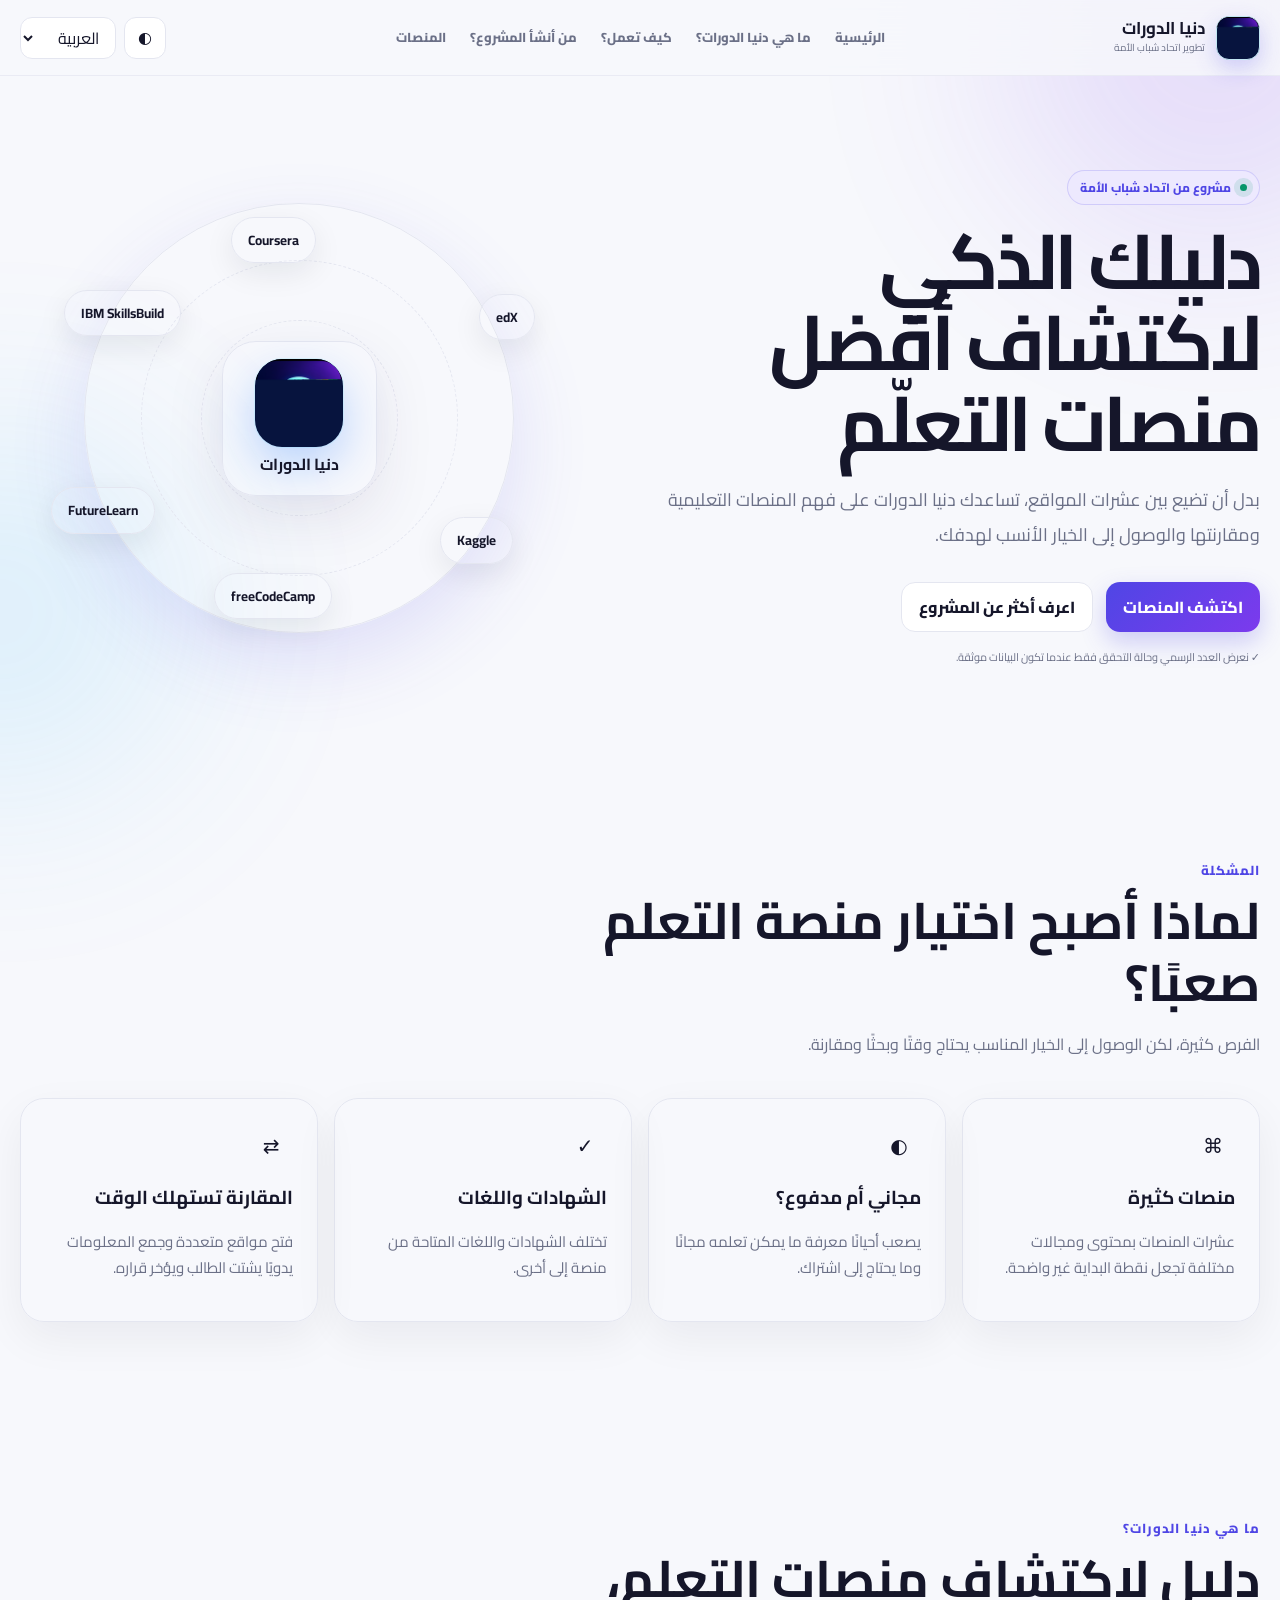
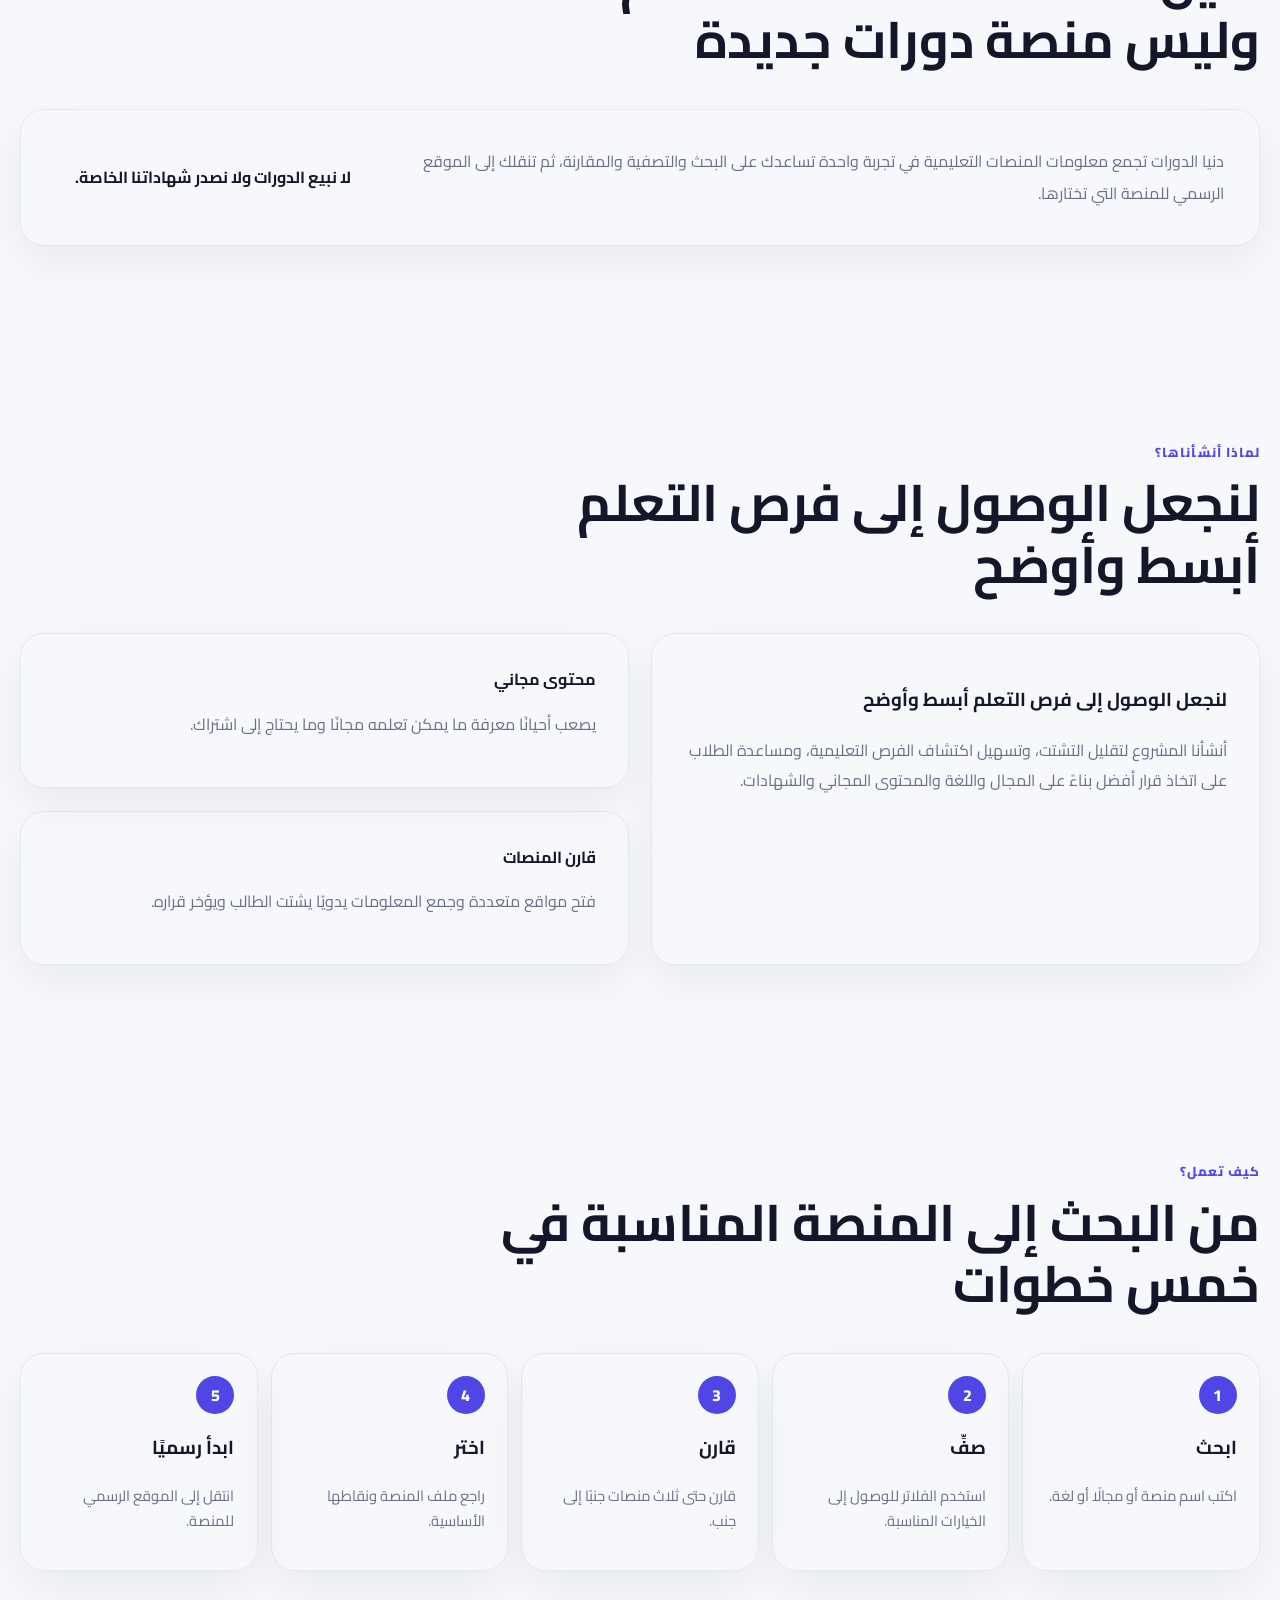
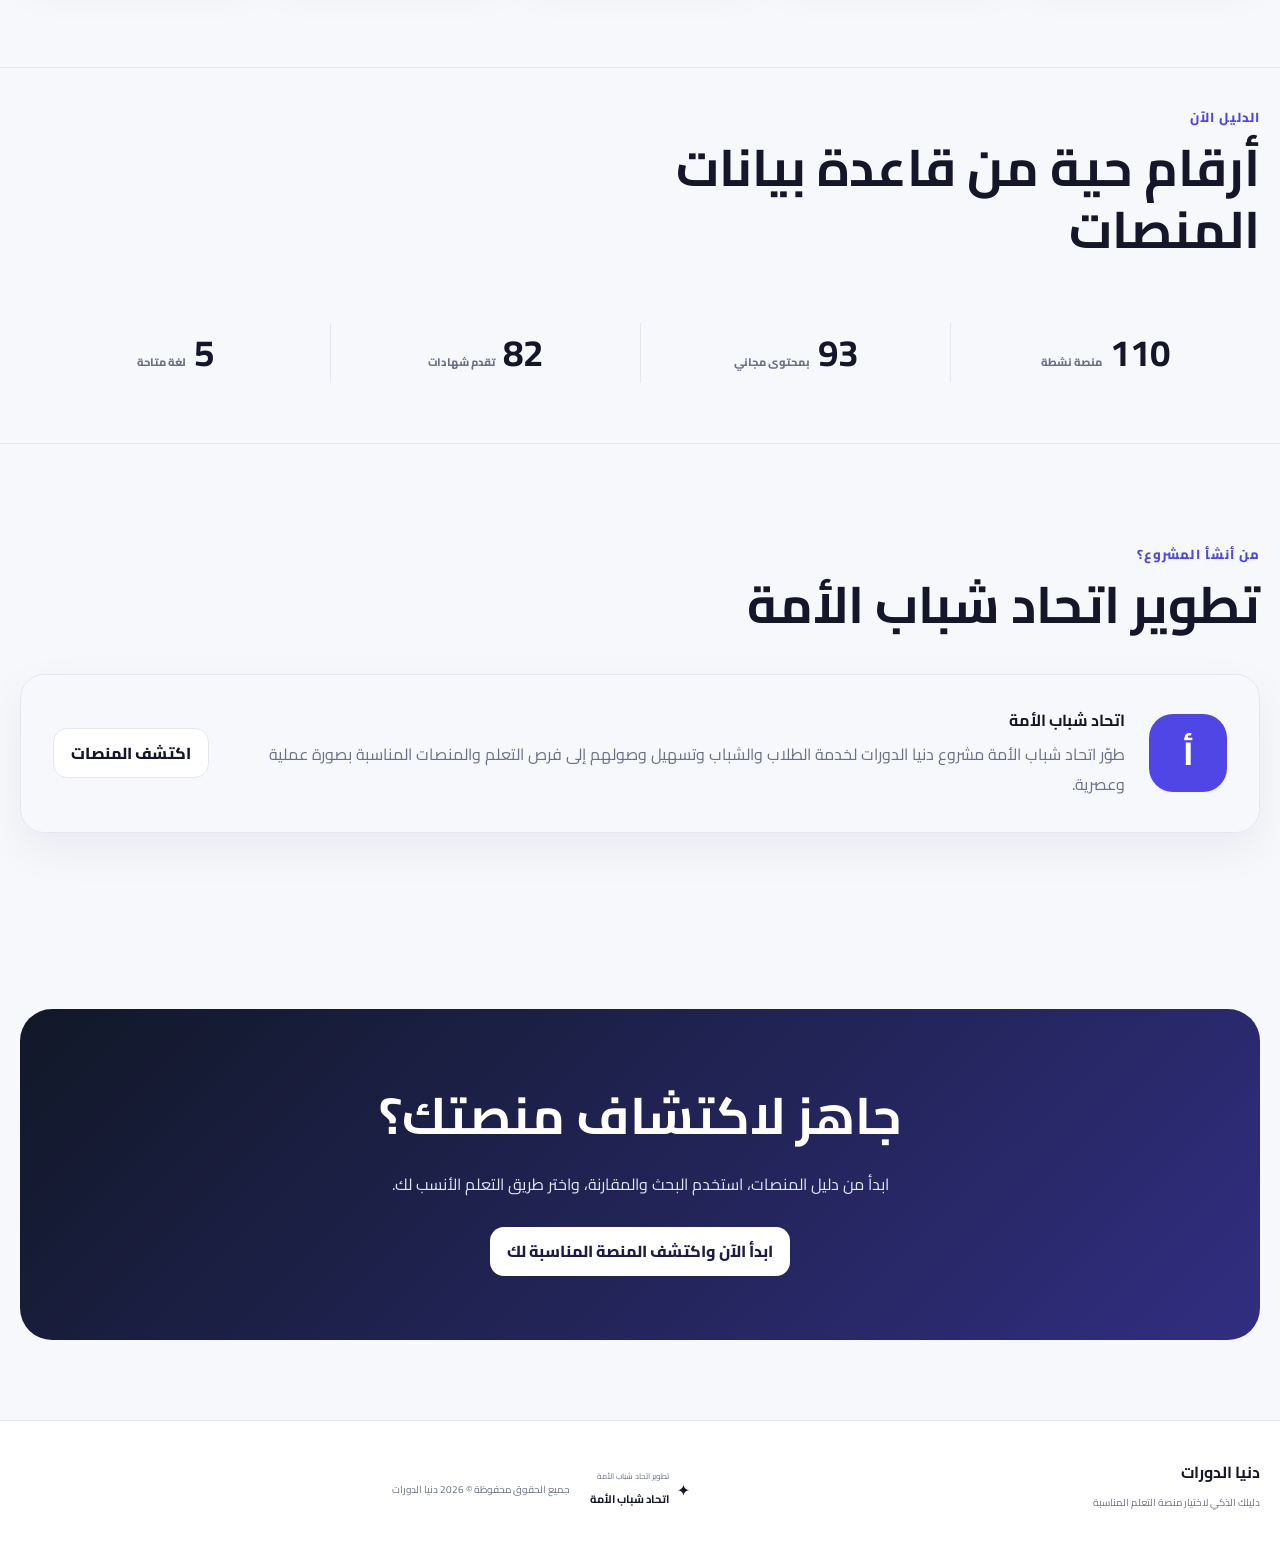
==== index.html @ a7fb621b "feat: use new brand logo on landing page" ====
<!DOCTYPE html>
<html lang="ar" dir="rtl">
<head>
  <meta charset="UTF-8"><meta name="viewport" content="width=device-width,initial-scale=1.0"><meta name="theme-color" content="#4f46e5">
  <meta name="description" content="دنيا الدورات — دليل ذكي يساعد الطلاب على اكتشاف ومقارنة منصات التعلم والوصول إلى الموقع الرسمي المناسب.">
  <title>دنيا الدورات — اكتشف منصة التعلم المناسبة</title>
  <link rel="icon" href="assets/dunya-logo-192.png" type="image/png"><link rel="manifest" href="manifest.webmanifest"><link rel="stylesheet" href="css/style.css"><link rel="stylesheet" href="css/branding.css"><link rel="stylesheet" href="css/landing.css"><link href="https://fonts.googleapis.com/css2?family=Cairo:wght@400;500;600;700;800&display=swap" rel="stylesheet">
</head>
<body>
  <div class="ambient ambient-one"></div><div class="ambient ambient-two"></div>
  <header class="site-header" id="top"><div class="container nav-inner">
    <a href="#top" class="brand"><img class="brand-logo" src="assets/dunya-logo-192.png" alt="" aria-hidden="true"><span><strong data-i18n="siteName"></strong><small data-i18n="developedBy"></small></span></a>
    <nav class="main-nav" aria-label="Main navigation"><a href="#top" data-i18n="navHome"></a><a href="#aboutProject" data-i18n="landingWhatEyebrow"></a><a href="#howItWorks" data-i18n="landingHowEyebrow"></a><a href="#developerSection" data-i18n="landingDeveloperEyebrow"></a><a href="explore.html" data-explore-link class="nav-link-btn" data-i18n="navExplore"></a></nav>
    <div class="nav-actions"><button class="icon-btn" id="themeToggle" type="button" aria-label="Theme">◐</button><select id="langSwitcher" class="lang-select" aria-label="Language"><option value="ar">العربية</option><option value="en">English</option><option value="tr">Türkçe</option></select></div>
  </div></header>
  <main class="landing-main">
    <section class="landing-hero container" id="landingHero">
      <div class="landing-copy"><span class="eyebrow"><span class="pulse-dot"></span><span data-i18n="unionBadge"></span></span><h1 data-i18n="landingHeroTitle"></h1><p data-i18n="landingHeroSubtitle"></p><div class="landing-actions"><a class="btn btn-primary" data-explore-link href="explore.html" data-i18n="landingExploreCta"></a><a class="btn btn-soft" href="#aboutProject" data-i18n="landingLearnMore"></a></div><div class="trust-line">✓ <span data-i18n="trustCopy"></span></div></div>
      <div class="landing-visual" aria-hidden="true"><div class="landing-orbit"><span class="orbit-chip">Coursera</span><span class="orbit-chip">edX</span><span class="orbit-chip">Kaggle</span><span class="orbit-chip">freeCodeCamp</span><span class="orbit-chip">FutureLearn</span><span class="orbit-chip">IBM SkillsBuild</span><div class="landing-core"><img class="hero-brand-logo" src="assets/dunya-logo-192.png" alt="" aria-hidden="true"><strong data-i18n="siteName"></strong></div></div></div>
    </section>
    <section class="landing-section alt" id="problemSection"><div class="container"><div class="landing-heading"><span class="landing-kicker" data-i18n="landingProblemEyebrow"></span><h2 data-i18n="landingProblemTitle"></h2><p data-i18n="landingProblemSubtitle"></p></div><div class="problem-grid"><article class="problem-card"><span>⌘</span><h3 data-i18n="problemMany"></h3><p data-i18n="problemManyText"></p></article><article class="problem-card"><span>◐</span><h3 data-i18n="problemPrice"></h3><p data-i18n="problemPriceText"></p></article><article class="problem-card"><span>✓</span><h3 data-i18n="problemCert"></h3><p data-i18n="problemCertText"></p></article><article class="problem-card"><span>⇄</span><h3 data-i18n="problemCompare"></h3><p data-i18n="problemCompareText"></p></article></div></div></section>
    <section class="landing-section" id="aboutProject"><div class="container"><div class="landing-heading"><span class="landing-kicker" data-i18n="landingWhatEyebrow"></span><h2 data-i18n="landingWhatTitle"></h2></div><div class="about-panel"><p data-i18n="landingWhatText"></p><div class="about-note" data-i18n="landingNotMarketplace"></div></div></div></section>
    <section class="landing-section alt" id="whySection"><div class="container"><div class="landing-heading"><span class="landing-kicker" data-i18n="landingWhyEyebrow"></span><h2 data-i18n="landingWhyTitle"></h2></div><div class="why-layout"><article class="why-card big"><h3 data-i18n="landingWhyTitle"></h3><p data-i18n="landingWhyText"></p></article><article class="why-card"><strong data-i18n="chipFree"></strong><p data-i18n="problemPriceText"></p></article><article class="why-card"><strong data-i18n="comparePlatforms"></strong><p data-i18n="problemCompareText"></p></article></div></div></section>
    <section class="landing-section" id="howItWorks"><div class="container"><div class="landing-heading"><span class="landing-kicker" data-i18n="landingHowEyebrow"></span><h2 data-i18n="landingHowTitle"></h2></div><div class="process-grid"><article class="process-step"><h3 data-i18n="stepSearch"></h3><p data-i18n="stepSearchText"></p></article><article class="process-step"><h3 data-i18n="stepFilter"></h3><p data-i18n="stepFilterText"></p></article><article class="process-step"><h3 data-i18n="stepCompare"></h3><p data-i18n="stepCompareText"></p></article><article class="process-step"><h3 data-i18n="stepChoose"></h3><p data-i18n="stepChooseText"></p></article><article class="process-step"><h3 data-i18n="stepOfficial"></h3><p data-i18n="stepOfficialText"></p></article></div></div></section>
    <section class="landing-stats" id="landingStats"><div class="container"><div class="landing-heading"><span class="landing-kicker" data-i18n="landingStatsEyebrow"></span><h2 data-i18n="landingStatsTitle"></h2></div><div class="stats-grid"><div><strong id="landingStatPlatforms">0</strong><span data-i18n="platformCount"></span></div><div><strong id="landingStatFree">0</strong><span data-i18n="freeCount"></span></div><div><strong id="landingStatCert">0</strong><span data-i18n="certCount"></span></div><div><strong id="landingStatLang">0</strong><span data-i18n="languageCount"></span></div></div></div></section>
    <section class="landing-section" id="developerSection"><div class="container"><div class="landing-heading"><span class="landing-kicker" data-i18n="landingDeveloperEyebrow"></span><h2 data-i18n="landingDeveloperTitle"></h2></div><article class="developer-card"><div class="developer-mark">أ</div><div><strong>اتحاد شباب الأمة</strong><p data-i18n="landingDeveloperText"></p></div><a class="btn btn-soft" data-explore-link href="explore.html" data-i18n="landingExploreCta"></a></article></div></section>
    <section class="landing-final" id="landingCta"><div class="container"><div class="final-card"><h2 data-i18n="landingFinalTitle"></h2><p data-i18n="landingFinalText"></p><a class="btn" data-explore-link href="explore.html" data-i18n="landingFinalCta"></a></div></div></section>
  </main>
  <footer class="site-footer"><div class="container footer-grid"><div><strong data-i18n="siteName"></strong><p data-i18n="tagline"></p></div><div class="footer-developer"><span>✦</span><div><small data-i18n="developedBy"></small><strong>اتحاد شباب الأمة</strong></div></div><p data-i18n="footer"></p></div></footer>
  <script src="js/i18n.js"></script><script src="js/landing-i18n.js"></script><script src="js/data.js"></script><script src="js/platform-core.js"></script><script src="js/supabase-config.js"></script><script src="js/platform-data.js"></script><script src="js/platform-directory.js"></script><script src="js/landing.js"></script>
</body></html>
---- css/style.css ----
:root{--bg:#f7f8fc;--surface:#fff;--surface-2:#f0f2ff;--surface-3:#eef0f7;--text:#15162a;--muted:#6b7087;--primary:#4f46e5;--primary-2:#7c3aed;--primary-soft:#ede9fe;--border:#e4e6f0;--green:#059669;--green-soft:#ecfdf5;--orange:#c2410c;--orange-soft:#fff7ed;--red:#b91c1c;--shadow:0 20px 60px rgba(45,42,90,.10);--shadow-sm:0 9px 28px rgba(45,42,90,.08);--radius:22px;--container:1240px;--header:76px}
:root[data-theme="dark"]{--bg:#0b0d16;--surface:#121521;--surface-2:#171a2b;--surface-3:#1d2130;--text:#f6f7fb;--muted:#a2a7b9;--border:#262b3d;--primary:#8b7cff;--primary-2:#a855f7;--primary-soft:#24203f;--green-soft:#102c24;--orange-soft:#302116;--shadow:0 20px 60px rgba(0,0,0,.32);--shadow-sm:0 9px 28px rgba(0,0,0,.22)}
*{box-sizing:border-box}html{scroll-behavior:smooth}body{margin:0;font-family:'Cairo',system-ui,sans-serif;background:var(--bg);color:var(--text);line-height:1.65;overflow-x:hidden}button,input,select{font:inherit}button{cursor:pointer}a{color:inherit;text-decoration:none}img{max-width:100%;display:block}.container{width:min(var(--container),calc(100% - 36px));margin-inline:auto}.ambient{position:fixed;border-radius:999px;filter:blur(105px);opacity:.14;pointer-events:none;z-index:-1}.ambient-one{width:430px;height:430px;background:#7c3aed;top:-180px;inset-inline-start:-150px}.ambient-two{width:360px;height:360px;background:#38bdf8;top:48vh;inset-inline-end:-180px}
.site-header{height:var(--header);position:sticky;top:0;z-index:40;background:color-mix(in srgb,var(--bg) 82%,transparent);backdrop-filter:blur(18px);border-bottom:1px solid color-mix(in srgb,var(--border) 75%,transparent)}.nav-inner{height:100%;display:flex;align-items:center;justify-content:space-between;gap:22px}.brand{display:flex;align-items:center;gap:11px;min-width:max-content}.brand-mark{width:42px;height:42px;border-radius:13px;display:grid;place-items:center;color:#fff;font-weight:800;font-size:21px;background:linear-gradient(135deg,var(--primary),var(--primary-2));box-shadow:0 8px 22px color-mix(in srgb,var(--primary) 32%,transparent)}.brand-mark.big{width:78px;height:78px;border-radius:25px;font-size:38px}.brand strong{display:block;font-size:17px;line-height:1.2}.brand small{display:block;color:var(--muted);font-size:10px;margin-top:2px}.main-nav{display:flex;align-items:center;gap:24px}.main-nav a,.nav-link-btn{font-size:13px;color:var(--muted);font-weight:800;border:0;background:none;padding:8px 0}.main-nav a:hover,.nav-link-btn:hover{color:var(--primary)}.nav-actions{display:flex;gap:8px;align-items:center}.icon-btn,.lang-select{height:42px;border:1px solid var(--border);background:var(--surface);color:var(--text);border-radius:12px}.icon-btn{width:42px}.lang-select{padding-inline:12px}
.hero-platform{min-height:calc(92vh - var(--header));display:grid;grid-template-columns:1.08fr .92fr;align-items:center;gap:70px;padding-block:72px}.hero-copy{max-width:760px}.eyebrow,.section-kicker{font-size:12px;font-weight:800;color:var(--primary)}.eyebrow{display:inline-flex;align-items:center;gap:9px;padding:7px 12px;background:var(--primary-soft);border-radius:999px;border:1px solid color-mix(in srgb,var(--primary) 18%,transparent)}.pulse-dot{width:7px;height:7px;background:var(--green);border-radius:50%;box-shadow:0 0 0 6px color-mix(in srgb,var(--green) 12%,transparent)}.hero-platform h1{font-size:clamp(42px,5.7vw,76px);line-height:1.08;letter-spacing:-.04em;margin:20px 0}.hero-platform p{font-size:18px;color:var(--muted);max-width:690px}.hero-platform-search,.search-shell{display:flex;align-items:center;background:var(--surface);border:1px solid var(--border);box-shadow:var(--shadow-sm)}.hero-platform-search{height:72px;border-radius:20px;padding-inline:19px;margin-top:30px}.hero-platform-search>span,.search-icon{font-size:28px;color:var(--primary);margin-inline-end:12px}.hero-platform-search input,.search-shell input{flex:1;min-width:0;border:0;outline:0;background:transparent;color:var(--text);font-size:16px}.hero-platform-search:focus-within,.search-shell:focus-within{border-color:var(--primary);box-shadow:0 0 0 4px color-mix(in srgb,var(--primary) 10%,transparent),var(--shadow-sm)}kbd{font-size:10px;padding:3px 8px;border-radius:7px;background:var(--surface-3);border:1px solid var(--border);color:var(--muted)}.quick-filter-chips{display:flex;gap:7px;flex-wrap:wrap;margin-top:13px}.quick-filter-chips button{border:1px solid var(--border);background:var(--surface);color:var(--muted);border-radius:999px;padding:7px 11px;font-size:10px;font-weight:800}.quick-filter-chips button:hover{border-color:var(--primary);color:var(--primary)}.hero-actions{display:flex;gap:10px;flex-wrap:wrap;margin-top:24px}.btn{border:0;border-radius:14px;min-height:46px;padding:11px 17px;font-weight:800;display:inline-flex;align-items:center;justify-content:center;gap:7px;transition:.18s}.btn:hover{transform:translateY(-2px)}.btn-primary{color:#fff;background:linear-gradient(135deg,var(--primary),var(--primary-2));box-shadow:0 10px 24px color-mix(in srgb,var(--primary) 25%,transparent)}.btn-soft{background:var(--surface);border:1px solid var(--border);color:var(--text)}.btn.small{min-height:36px;padding:7px 12px;font-size:11px}.trust-line{margin-top:16px;color:var(--muted);font-size:11px}.hero-visual{height:470px;display:grid;place-items:center}.platform-cloud{width:430px;height:400px;position:relative;display:grid;place-items:center}.platform-cloud>span{position:absolute;padding:10px 14px;border:1px solid var(--border);background:var(--surface);border-radius:14px;box-shadow:var(--shadow-sm);font-size:11px;font-weight:800}.platform-cloud>span:nth-child(1){top:20px;left:40px}.platform-cloud>span:nth-child(2){top:70px;right:20px}.platform-cloud>span:nth-child(3){bottom:40px;left:20px}.platform-cloud>span:nth-child(4){bottom:20px;right:52px}.platform-cloud>span:nth-child(5){top:170px;left:-5px}.platform-cloud>span:nth-child(6){top:185px;right:-10px}.hero-core{width:235px;height:235px;border-radius:42px;background:linear-gradient(145deg,var(--surface),var(--surface-2));border:1px solid var(--border);box-shadow:var(--shadow);display:flex;flex-direction:column;align-items:center;justify-content:center;gap:10px;text-align:center;padding:24px}.hero-core strong{font-size:22px}.hero-core small{font-size:10px;color:var(--muted)}
.stats-strip{background:var(--surface);border-block:1px solid var(--border)}.stats-grid{display:grid;grid-template-columns:repeat(4,1fr);padding-block:24px}.stats-grid>div{display:flex;align-items:baseline;justify-content:center;gap:8px;border-inline-end:1px solid var(--border)}.stats-grid>div:last-child{border-inline-end:0}.stats-grid strong{font-size:27px}.stats-grid span{font-size:11px;color:var(--muted);font-weight:800}.section{padding-block:84px}.section-heading{display:flex;align-items:end;justify-content:space-between;gap:20px;margin-bottom:26px}.section-heading h2{font-size:clamp(28px,3.6vw,46px);line-height:1.2;margin:7px 0 0}.section-heading p{color:var(--muted);font-size:13px;margin:7px 0 0}.category-grid{display:grid;grid-template-columns:repeat(4,1fr);gap:14px}.category-card{min-height:142px;border:1px solid var(--border);background:var(--surface);color:var(--text);border-radius:20px;padding:20px;text-align:start;display:flex;flex-direction:column;align-items:flex-start;gap:7px;transition:.2s}.category-card:hover{transform:translateY(-4px);box-shadow:var(--shadow-sm);border-color:color-mix(in srgb,var(--primary) 30%,var(--border))}.category-card>span{width:42px;height:42px;border-radius:12px;display:grid;place-items:center;background:var(--primary-soft);color:var(--primary);font-size:20px}.category-card strong{font-size:14px}.category-card small{color:var(--muted)}.featured-grid{display:grid;grid-template-columns:repeat(3,1fr);gap:16px}
.explore-section{background:color-mix(in srgb,var(--surface) 52%,transparent);border-top:1px solid var(--border);padding-block:92px}.explore-heading{align-items:center}.quick-actions{display:flex;gap:7px;flex-wrap:wrap}.mini-btn{border:1px solid var(--border);background:var(--surface);color:var(--text);padding:8px 11px;border-radius:11px;font-size:10px;font-weight:800}.data-status{display:inline-flex;align-items:center;padding:7px 11px;border-radius:999px;font-size:10px;font-weight:800;margin-bottom:12px}.data-status.supabase{background:var(--green-soft);color:var(--green)}.data-status.fallback{background:var(--orange-soft);color:var(--orange)}.search-shell{height:64px;border-radius:18px;padding-inline:18px}.tabs-row{display:flex;gap:7px;margin-top:16px;flex-wrap:wrap}.tab-btn{border:1px solid var(--border);background:var(--surface);color:var(--muted);padding:8px 13px;border-radius:999px;font-size:10px;font-weight:800;display:flex;gap:6px}.tab-btn b{background:var(--surface-3);min-width:19px;height:19px;border-radius:999px;display:grid;place-items:center;font-size:9px}.tab-btn.active{background:var(--text);color:var(--bg);border-color:var(--text)}.controls-panel{display:grid;grid-template-columns:repeat(5,minmax(110px,1fr)) auto auto;gap:9px;align-items:end;padding:14px;background:var(--surface);border:1px solid var(--border);border-radius:17px;margin-top:13px}.filter-group{display:flex;flex-direction:column;gap:4px}.filter-group label{font-size:9px;color:var(--muted);font-weight:800}.filter-group select,.quiz-grid select,.path-controls select{height:40px;border:1px solid var(--border);border-radius:10px;background:var(--bg);color:var(--text);padding-inline:9px;outline:none;font-size:11px}.checks-wrap{display:flex;flex-direction:column;gap:6px;justify-content:center}.switch-check{display:flex;align-items:center;gap:6px;font-size:9px;color:var(--muted);font-weight:800}.switch-check input{accent-color:var(--primary)}.btn-reset{height:40px;border:1px solid var(--border);border-radius:10px;background:transparent;color:var(--muted);font-size:9px;font-weight:800;padding-inline:10px}.results-bar{padding:18px 2px 12px;color:var(--muted);font-size:11px}.results-bar strong{color:var(--text);font-size:17px}.platform-grid{display:grid;grid-template-columns:repeat(3,1fr);gap:16px}.platform-card{background:var(--surface);border:1px solid var(--border);border-radius:22px;overflow:hidden;transition:.22s;display:flex;flex-direction:column;min-width:0}.platform-card:hover{transform:translateY(-5px);box-shadow:var(--shadow-sm);border-color:color-mix(in srgb,var(--primary) 30%,var(--border))}.platform-card-head{height:130px;position:relative;display:grid;place-items:center;background:linear-gradient(135deg,var(--surface-2),var(--surface-3));border-bottom:1px solid var(--border)}.logo-shell{width:88px;height:88px;border-radius:22px;background:#fff;display:grid;place-items:center;padding:12px;box-shadow:0 8px 24px rgba(20,22,50,.10)}.platform-logo{width:100%;height:100%;object-fit:contain}.card-icon-actions{position:absolute;top:10px;inset-inline-end:10px;display:flex;gap:5px}.round-action{width:34px;height:34px;border-radius:10px;border:1px solid var(--border);background:color-mix(in srgb,var(--surface) 88%,transparent);color:var(--muted);display:grid;place-items:center}.round-action.active{color:#be123c;background:#fff0f4;border-color:#fecdd3}.platform-card-body{padding:17px;display:flex;flex-direction:column;gap:10px;flex:1}.badge-row{display:flex;gap:6px;justify-content:space-between;align-items:center;flex-wrap:wrap}.tag,.verification-badge{font-size:8px;font-weight:800;padding:4px 7px;border-radius:999px}.tag{background:var(--surface-3);color:var(--muted)}.verification-badge.recent{background:var(--green-soft);color:var(--green)}.verification-badge.outdated{background:var(--orange-soft);color:var(--orange)}.verification-badge.unverified{background:var(--surface-3);color:var(--muted)}.platform-card h3{font-size:19px;margin:0}.platform-desc{color:var(--muted);font-size:11px;margin:0;display:-webkit-box;-webkit-line-clamp:3;-webkit-box-orient:vertical;overflow:hidden;min-height:55px}.fact-grid{display:grid;grid-template-columns:1fr 1fr;gap:7px}.fact-grid>div,.official-count{background:var(--bg);border:1px solid var(--border);border-radius:11px;padding:8px}.fact-grid span,.official-count span{display:block;color:var(--muted);font-size:8px}.fact-grid strong,.official-count strong{display:block;font-size:10px;margin-top:2px}.official-count strong{color:var(--primary);font-size:12px}.card-actions{display:flex;gap:6px;flex-wrap:wrap;margin-top:auto}.btn-inline{border:1px solid var(--border);background:var(--surface);color:var(--text);border-radius:9px;padding:7px 9px;font-size:9px;font-weight:800}.btn-inline:hover,.btn-inline.active{border-color:var(--primary);color:var(--primary)}.btn-inline.official{margin-inline-start:auto}.platform-card.compact .platform-desc,.platform-card.compact .fact-grid{display:none}.featured-grid .platform-card.compact .official-count{margin-top:3px}.no-results{grid-column:1/-1;padding:70px;text-align:center;color:var(--muted);background:var(--surface);border:1px dashed var(--border);border-radius:20px}
.compare-dock{position:fixed;bottom:20px;left:50%;transform:translate(-50%,140%);width:min(780px,calc(100% - 28px));z-index:50;background:var(--text);color:var(--bg);border-radius:18px;padding:12px 15px;display:flex;align-items:center;justify-content:space-between;gap:14px;box-shadow:var(--shadow);transition:.25s}.compare-dock.show{transform:translate(-50%,0)}.compare-dock strong{display:block;font-size:11px}.compare-dock span{font-size:9px;opacity:.7}.compare-dock-actions{display:flex;align-items:center;gap:7px}.link-btn{border:0;background:none;color:inherit;font-size:9px}.modal{position:fixed;inset:0;z-index:70;background:rgba(9,11,20,.58);display:none;align-items:center;justify-content:center;padding:18px}.modal.open{display:flex}.modal-card{width:min(920px,100%);max-height:88vh;overflow:auto;background:var(--surface);border:1px solid var(--border);border-radius:22px;padding:24px;position:relative;box-shadow:var(--shadow)}.modal-medium{max-width:680px}.modal-close{position:absolute;top:12px;inset-inline-end:12px;width:34px;height:34px;border-radius:10px;border:1px solid var(--border);background:var(--surface-2);color:var(--text);font-size:20px}.modal-sub{color:var(--muted);font-size:11px}.table-scroll{overflow-x:auto}.compare-table{width:100%;border-collapse:collapse;min-width:650px}.compare-table th,.compare-table td{padding:11px;border-bottom:1px solid var(--border);font-size:10px;text-align:start}.compare-table th{color:var(--muted)}.quiz-grid{display:grid;grid-template-columns:1fr 1fr;gap:10px;margin:18px 0}.quiz-grid label,.path-controls label{font-size:10px;color:var(--muted);font-weight:800;display:flex;flex-direction:column;gap:5px}.quiz-results{margin-top:16px}.match-card{display:grid;grid-template-columns:30px 1fr auto;gap:10px;align-items:center;border:1px solid var(--border);border-radius:12px;padding:10px;margin-top:7px}.match-card span{width:28px;height:28px;display:grid;place-items:center;background:var(--primary-soft);color:var(--primary);border-radius:9px}.match-card strong{font-size:12px}.match-card b{font-size:11px}.path-controls{display:flex;gap:10px;align-items:end;margin:18px 0}.path-controls label{flex:1}.learning-path{display:grid;gap:10px}.path-stage{display:grid;grid-template-columns:34px 1fr;gap:11px;border:1px solid var(--border);border-radius:13px;padding:12px}.path-stage>span{width:34px;height:34px;border-radius:10px;background:var(--primary-soft);color:var(--primary);display:grid;place-items:center;font-weight:800}.stage-platforms{display:flex;gap:6px;flex-wrap:wrap;margin-top:7px}.stage-platforms a{font-size:9px;border:1px solid var(--border);padding:5px 8px;border-radius:8px}.toast{position:fixed;bottom:22px;inset-inline-end:22px;background:var(--text);color:var(--bg);padding:10px 14px;border-radius:11px;font-size:10px;opacity:0;pointer-events:none;transform:translateY(15px);transition:.2s;z-index:90}.toast.show{opacity:1;transform:none}.site-footer{border-top:1px solid var(--border);background:var(--surface);padding:38px 0}.footer-grid{display:grid;grid-template-columns:1fr auto 1fr;gap:20px;align-items:center}.footer-grid p{color:var(--muted);font-size:10px}.footer-developer{display:flex;gap:8px;align-items:center}.footer-developer small{display:block;color:var(--muted);font-size:8px}.footer-developer strong{font-size:11px}
:focus-visible{outline:3px solid color-mix(in srgb,var(--primary) 45%,transparent);outline-offset:3px}
@media(min-width:1450px){.platform-grid{grid-template-columns:repeat(4,1fr)}}
@media(max-width:1050px){.main-nav{display:none}.hero-platform{grid-template-columns:1fr;padding-block:55px}.hero-visual{display:none}.category-grid{grid-template-columns:repeat(2,1fr)}.platform-grid,.featured-grid{grid-template-columns:repeat(2,1fr)}.controls-panel{grid-template-columns:repeat(3,1fr)}.footer-grid{grid-template-columns:1fr 1fr}}
@media(max-width:680px){.container{width:min(100% - 24px,var(--container))}.site-header{height:66px}.brand small{display:none}.brand-mark{width:38px;height:38px}.hero-platform{min-height:auto;padding-block:46px}.hero-platform h1{font-size:40px}.hero-platform p{font-size:14px}.hero-platform-search{height:62px}.hero-actions .btn{flex:1}.stats-grid{grid-template-columns:1fr 1fr;row-gap:18px}.stats-grid>div:nth-child(2){border-inline-end:0}.category-grid,.platform-grid,.featured-grid{grid-template-columns:1fr}.section{padding-block:60px}.controls-panel{grid-template-columns:1fr 1fr}.checks-wrap,.btn-reset{grid-column:1/-1}.platform-card-head{height:118px}.quiz-grid{grid-template-columns:1fr}.path-controls{flex-direction:column;align-items:stretch}.compare-dock{bottom:10px;align-items:flex-start;flex-direction:column}.footer-grid{grid-template-columns:1fr}.quick-filter-chips{overflow-x:auto;flex-wrap:nowrap;padding-bottom:4px}.quick-filter-chips button{white-space:nowrap}.card-actions{display:grid;grid-template-columns:1fr 1fr}.btn-inline.official{grid-column:1/-1;margin:0;text-align:center}}
@media(prefers-reduced-motion:reduce){*{scroll-behavior:auto!important;transition:none!important;animation:none!important}}
---- css/branding.css ----
.brand-logo{width:44px;height:44px;border-radius:13px;object-fit:cover;flex:0 0 auto;box-shadow:0 8px 22px color-mix(in srgb,var(--primary) 24%,transparent);border:1px solid color-mix(in srgb,#67e8f9 28%,var(--border));background:#07143e}.hero-brand-logo{width:88px;height:88px;border-radius:27px;object-fit:cover;display:block;box-shadow:0 18px 45px rgba(32,119,255,.28),0 0 0 1px rgba(103,232,249,.16);background:#07143e}.landing-core .hero-brand-logo,.hero-core .hero-brand-logo{margin-bottom:2px}.brand:hover .brand-logo{transform:translateY(-1px);box-shadow:0 12px 28px color-mix(in srgb,var(--primary) 30%,transparent)}.brand-logo,.hero-brand-logo{transition:transform .18s ease,box-shadow .18s ease}@media(max-width:720px){.brand-logo{width:40px;height:40px;border-radius:12px}.hero-brand-logo{width:74px;height:74px;border-radius:23px}}@media(prefers-reduced-motion:reduce){.brand-logo,.hero-brand-logo{transition:none}}
---- css/landing.css ----
.landing-main{overflow:hidden}.landing-hero{min-height:76vh;display:grid;grid-template-columns:1.05fr .95fr;gap:4rem;align-items:center;padding-top:5rem;padding-bottom:5rem}.landing-copy h1{font-size:clamp(2.7rem,6vw,5.6rem);line-height:1.05;letter-spacing:-.045em;max-width:900px;margin:1rem 0 1.25rem}.landing-copy>p{font-size:1.12rem;line-height:1.95;color:var(--muted);max-width:720px}.landing-actions{display:flex;gap:.8rem;flex-wrap:wrap;margin-top:1.8rem}.landing-visual{position:relative;min-height:470px;display:grid;place-items:center}.landing-orbit{position:relative;width:min(430px,90vw);aspect-ratio:1;border:1px solid var(--border);border-radius:50%;display:grid;place-items:center;background:radial-gradient(circle at center,var(--card),transparent 68%);box-shadow:0 30px 80px rgba(79,70,229,.14)}.landing-orbit:before,.landing-orbit:after{content:"";position:absolute;border:1px dashed var(--border);border-radius:50%;inset:13%}.landing-orbit:after{inset:27%}.landing-core{position:relative;z-index:2;width:155px;height:155px;border-radius:34px;display:grid;place-items:center;text-align:center;background:var(--card);border:1px solid var(--border);box-shadow:var(--shadow);padding:1rem}.orbit-chip{position:absolute;z-index:3;padding:.7rem 1rem;border-radius:999px;background:var(--card);border:1px solid var(--border);box-shadow:0 10px 30px rgba(15,23,42,.08);font-weight:700;font-size:.84rem}.orbit-chip:nth-child(1){top:3%;left:34%}.orbit-chip:nth-child(2){top:21%;right:-5%}.orbit-chip:nth-child(3){bottom:16%;right:0}.orbit-chip:nth-child(4){bottom:3%;left:30%}.orbit-chip:nth-child(5){bottom:23%;left:-8%}.orbit-chip:nth-child(6){top:20%;left:-5%}.landing-section{padding:6rem 0}.landing-section.alt{background:color-mix(in srgb,var(--card) 82%,transparent)}.landing-heading{max-width:760px;margin-bottom:2.4rem}.landing-heading h2{font-size:clamp(2rem,4vw,3.5rem);line-height:1.2;margin:.5rem 0}.landing-heading p{color:var(--muted);line-height:1.9}.problem-grid{display:grid;grid-template-columns:repeat(4,1fr);gap:1rem}.problem-card,.why-card,.developer-card,.about-panel,.process-step{background:var(--card);border:1px solid var(--border);border-radius:24px;box-shadow:0 16px 45px rgba(15,23,42,.06)}.problem-card{padding:1.5rem}.problem-card span{display:grid;place-items:center;width:44px;height:44px;border-radius:14px;background:var(--soft);font-size:1.25rem}.problem-card h3{margin:1rem 0 .5rem}.problem-card p{color:var(--muted);line-height:1.75;font-size:.94rem}.about-panel{display:grid;grid-template-columns:1fr auto;gap:2rem;padding:2.2rem;align-items:center}.about-panel p{color:var(--muted);line-height:2;margin:0}.about-note{padding:1rem 1.2rem;border-radius:18px;background:var(--soft);font-weight:700;max-width:330px}.why-layout{display:grid;grid-template-columns:1fr 1fr;gap:1.4rem;align-items:stretch}.why-card{padding:2rem}.why-card.big{grid-row:span 2}.why-card p{color:var(--muted);line-height:1.9}.process-grid{display:grid;grid-template-columns:repeat(5,1fr);gap:.8rem;counter-reset:steps}.process-step{padding:1.4rem;position:relative;min-height:190px}.process-step:before{counter-increment:steps;content:counter(steps);display:grid;place-items:center;width:38px;height:38px;border-radius:50%;background:var(--primary);color:white;font-weight:800;margin-bottom:1rem}.process-step p{color:var(--muted);line-height:1.7;font-size:.92rem}.landing-stats{padding:2.2rem 0;background:linear-gradient(135deg,color-mix(in srgb,var(--primary) 12%,var(--card)),var(--card));border-block:1px solid var(--border)}.landing-stats .stats-grid strong{font-size:2.3rem}.developer-card{display:grid;grid-template-columns:auto 1fr auto;gap:1.5rem;align-items:center;padding:2rem}.developer-mark{width:78px;height:78px;border-radius:24px;background:var(--primary);color:white;display:grid;place-items:center;font-size:2rem;font-weight:800}.developer-card p{color:var(--muted);line-height:1.9;margin:.35rem 0 0}.landing-final{padding:5rem 0}.final-card{text-align:center;padding:4rem 1.5rem;border-radius:32px;background:linear-gradient(135deg,#111827,#312e81);color:white;position:relative;overflow:hidden}.final-card h2{font-size:clamp(2rem,4vw,3.4rem);margin:0 0 .8rem}.final-card p{max-width:680px;margin:0 auto 1.8rem;color:#dbeafe;line-height:1.8}.final-card .btn{background:white;color:#1e1b4b}.landing-kicker{font-size:.82rem;font-weight:800;letter-spacing:.08em;text-transform:uppercase;color:var(--primary)}@media(max-width:980px){.landing-hero{grid-template-columns:1fr;gap:2rem}.landing-visual{min-height:390px}.problem-grid{grid-template-columns:repeat(2,1fr)}.process-grid{grid-template-columns:repeat(2,1fr)}.why-layout{grid-template-columns:1fr}.about-panel{grid-template-columns:1fr}.developer-card{grid-template-columns:auto 1fr}.developer-card .btn{grid-column:1/-1;width:max-content}}@media(max-width:620px){.landing-hero{padding-top:3rem}.landing-copy h1{font-size:2.7rem}.landing-visual{min-height:330px}.landing-orbit{width:300px}.orbit-chip{font-size:.7rem;padding:.5rem .7rem}.problem-grid,.process-grid{grid-template-columns:1fr}.developer-card{grid-template-columns:1fr;text-align:center}.developer-mark{margin:auto}.developer-card .btn{margin:auto}.landing-section{padding:4rem 0}.about-panel,.developer-card{padding:1.4rem}}@media(prefers-reduced-motion:reduce){.landing-orbit,.orbit-chip{animation:none!important;transition:none!important}.reveal{transform:none!important;opacity:1!important}}
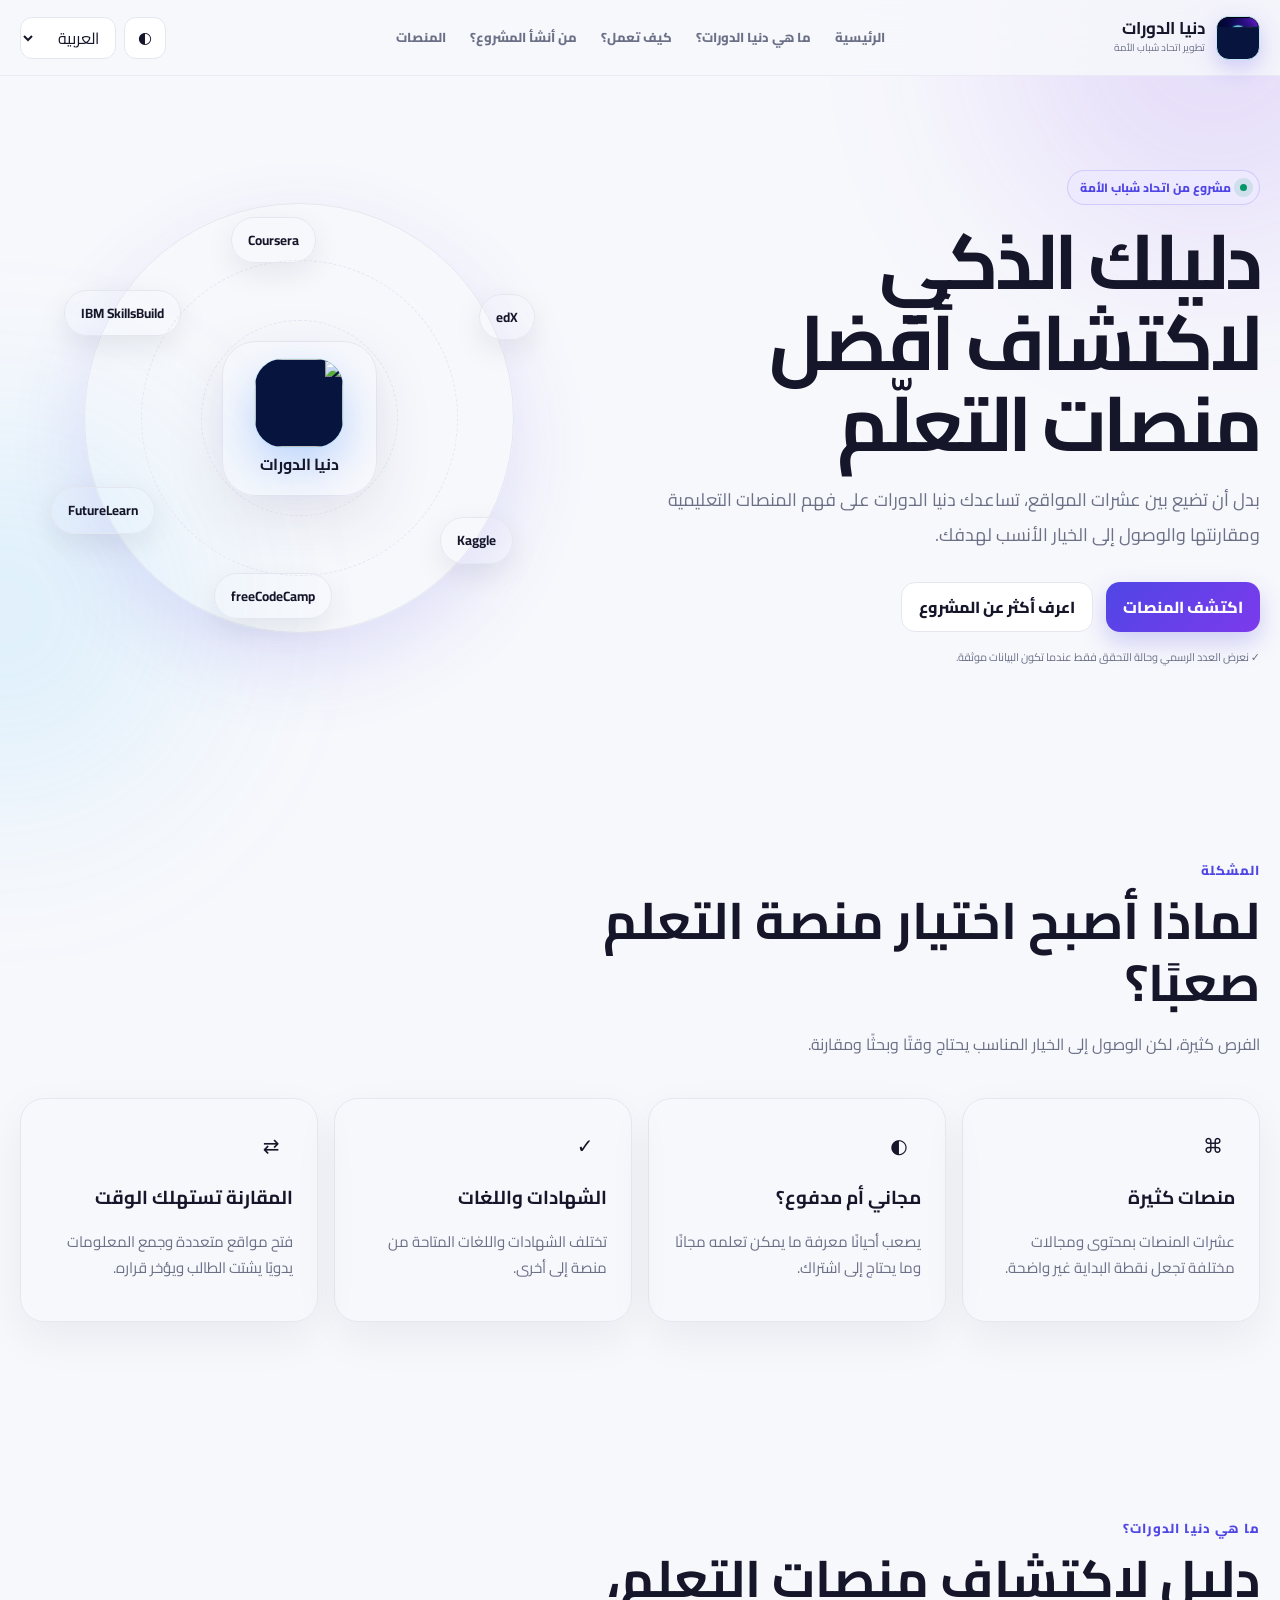
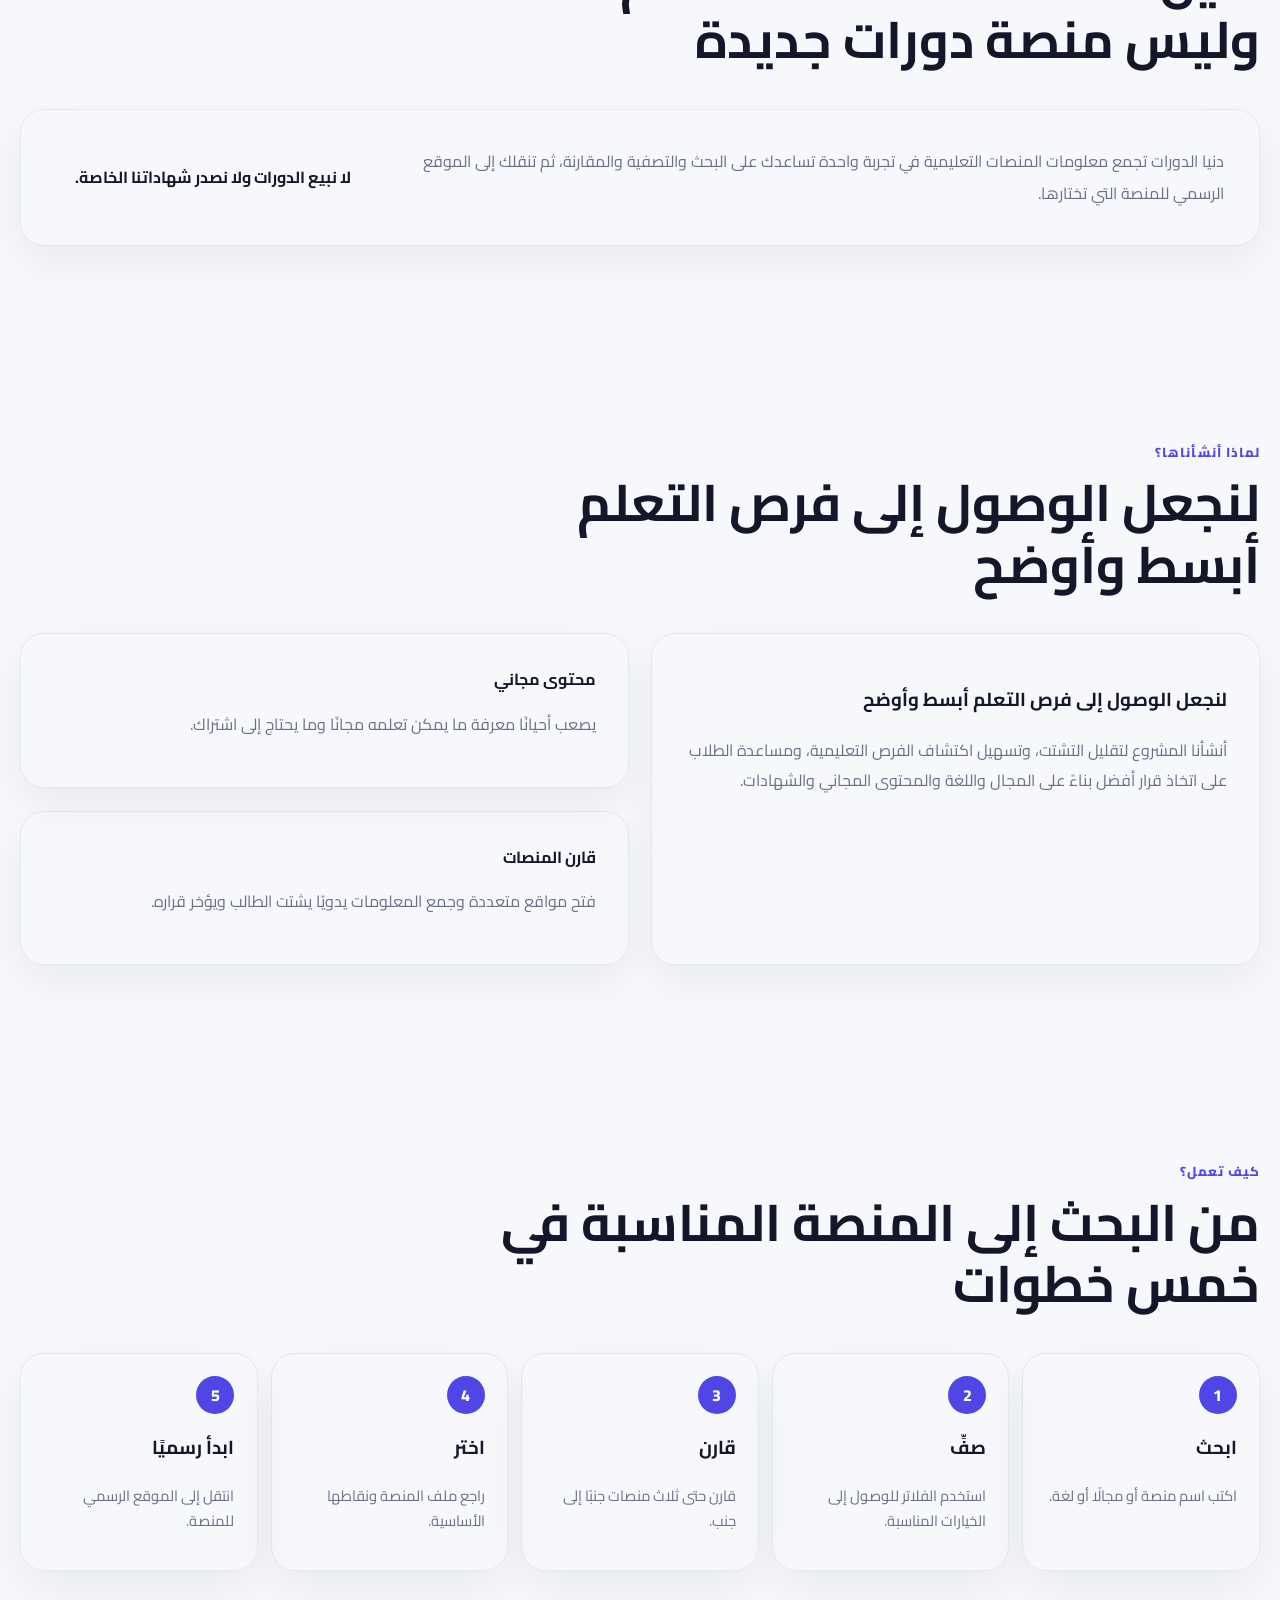
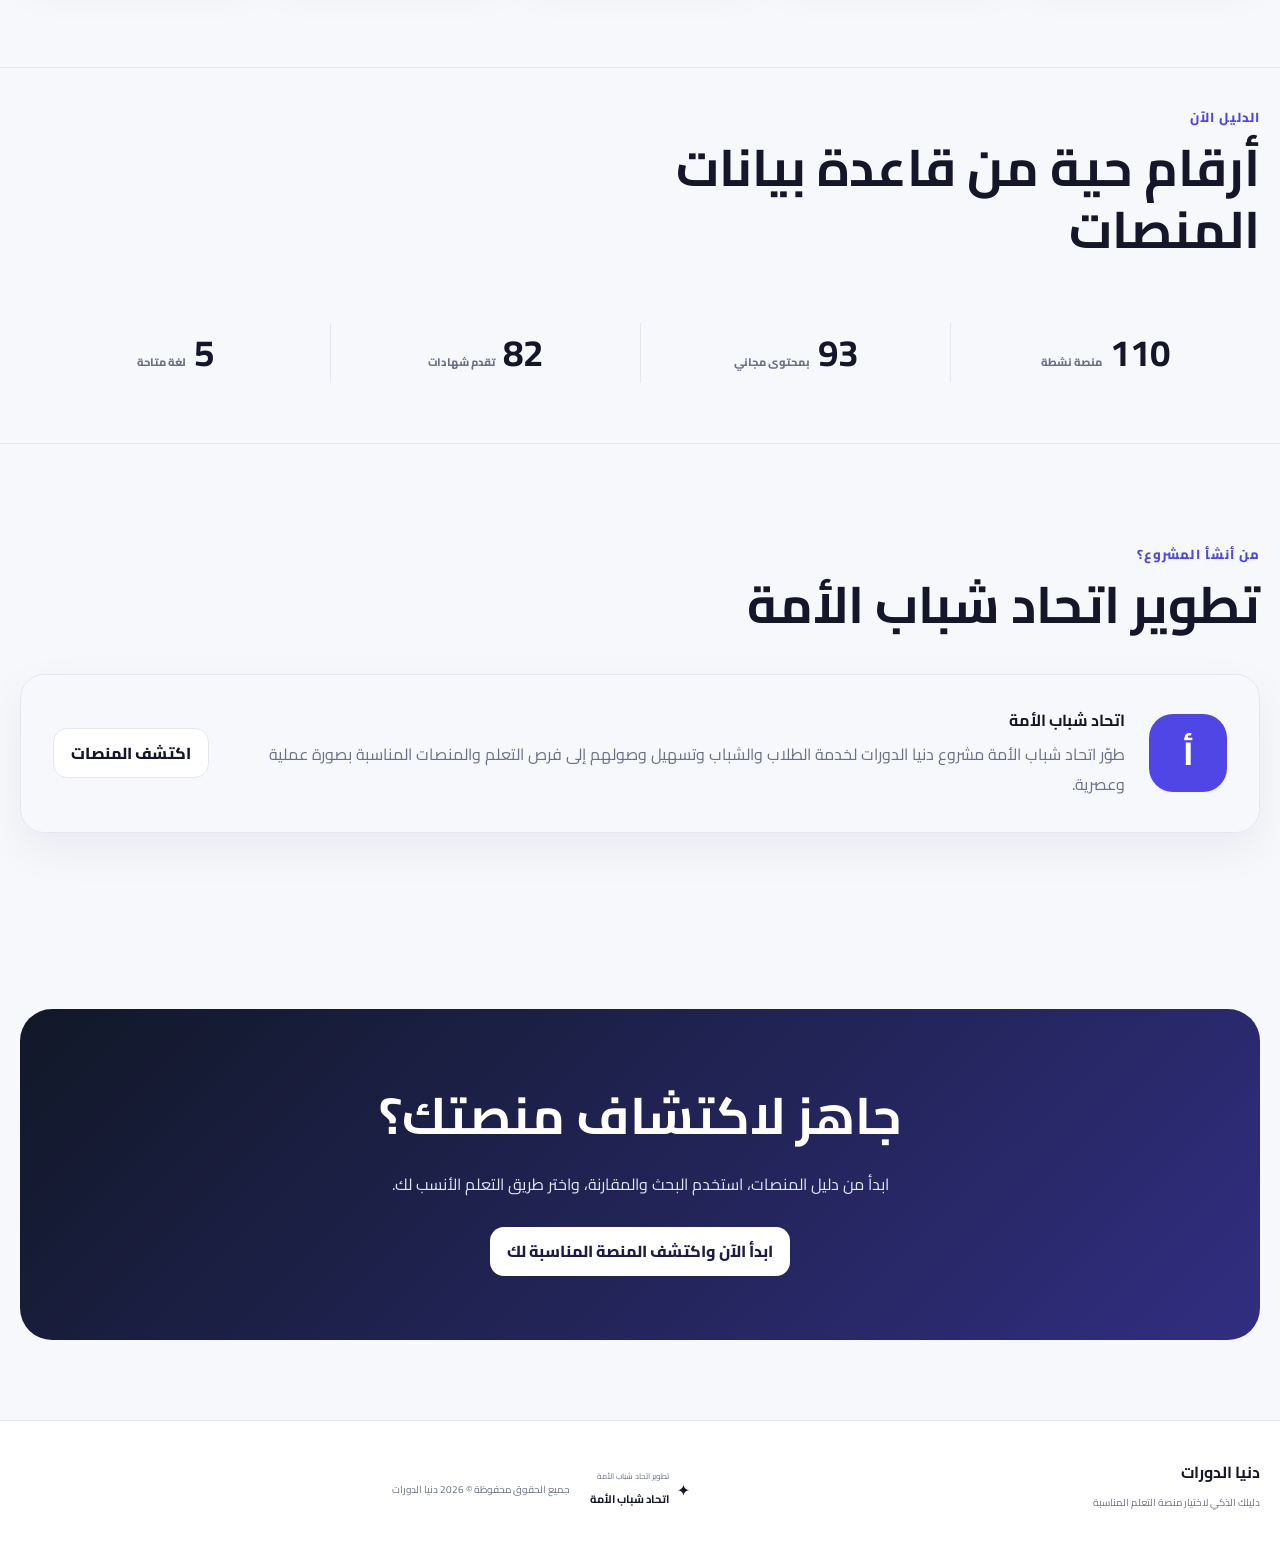
==== commit 953a347a: "fix: use high-resolution logo on homepage hero" ====
--- a/index.html
+++ b/index.html
@@ -16,7 +16,7 @@
   <main class="landing-main">
     <section class="landing-hero container" id="landingHero">
       <div class="landing-copy"><span class="eyebrow"><span class="pulse-dot"></span><span data-i18n="unionBadge"></span></span><h1 data-i18n="landingHeroTitle"></h1><p data-i18n="landingHeroSubtitle"></p><div class="landing-actions"><a class="btn btn-primary" data-explore-link href="explore.html" data-i18n="landingExploreCta"></a><a class="btn btn-soft" href="#aboutProject" data-i18n="landingLearnMore"></a></div><div class="trust-line">✓ <span data-i18n="trustCopy"></span></div></div>
-      <div class="landing-visual" aria-hidden="true"><div class="landing-orbit"><span class="orbit-chip">Coursera</span><span class="orbit-chip">edX</span><span class="orbit-chip">Kaggle</span><span class="orbit-chip">freeCodeCamp</span><span class="orbit-chip">FutureLearn</span><span class="orbit-chip">IBM SkillsBuild</span><div class="landing-core"><img class="hero-brand-logo" src="assets/dunya-logo-192.png" alt="" aria-hidden="true"><strong data-i18n="siteName"></strong></div></div></div>
+      <div class="landing-visual" aria-hidden="true"><div class="landing-orbit"><span class="orbit-chip">Coursera</span><span class="orbit-chip">edX</span><span class="orbit-chip">Kaggle</span><span class="orbit-chip">freeCodeCamp</span><span class="orbit-chip">FutureLearn</span><span class="orbit-chip">IBM SkillsBuild</span><div class="landing-core"><img class="hero-brand-logo" src="assets/dunya-logo-hero-v2.webp" alt="" aria-hidden="true"><strong data-i18n="siteName"></strong></div></div></div>
     </section>
     <section class="landing-section alt" id="problemSection"><div class="container"><div class="landing-heading"><span class="landing-kicker" data-i18n="landingProblemEyebrow"></span><h2 data-i18n="landingProblemTitle"></h2><p data-i18n="landingProblemSubtitle"></p></div><div class="problem-grid"><article class="problem-card"><span>⌘</span><h3 data-i18n="problemMany"></h3><p data-i18n="problemManyText"></p></article><article class="problem-card"><span>◐</span><h3 data-i18n="problemPrice"></h3><p data-i18n="problemPriceText"></p></article><article class="problem-card"><span>✓</span><h3 data-i18n="problemCert"></h3><p data-i18n="problemCertText"></p></article><article class="problem-card"><span>⇄</span><h3 data-i18n="problemCompare"></h3><p data-i18n="problemCompareText"></p></article></div></div></section>
     <section class="landing-section" id="aboutProject"><div class="container"><div class="landing-heading"><span class="landing-kicker" data-i18n="landingWhatEyebrow"></span><h2 data-i18n="landingWhatTitle"></h2></div><div class="about-panel"><p data-i18n="landingWhatText"></p><div class="about-note" data-i18n="landingNotMarketplace"></div></div></div></section>
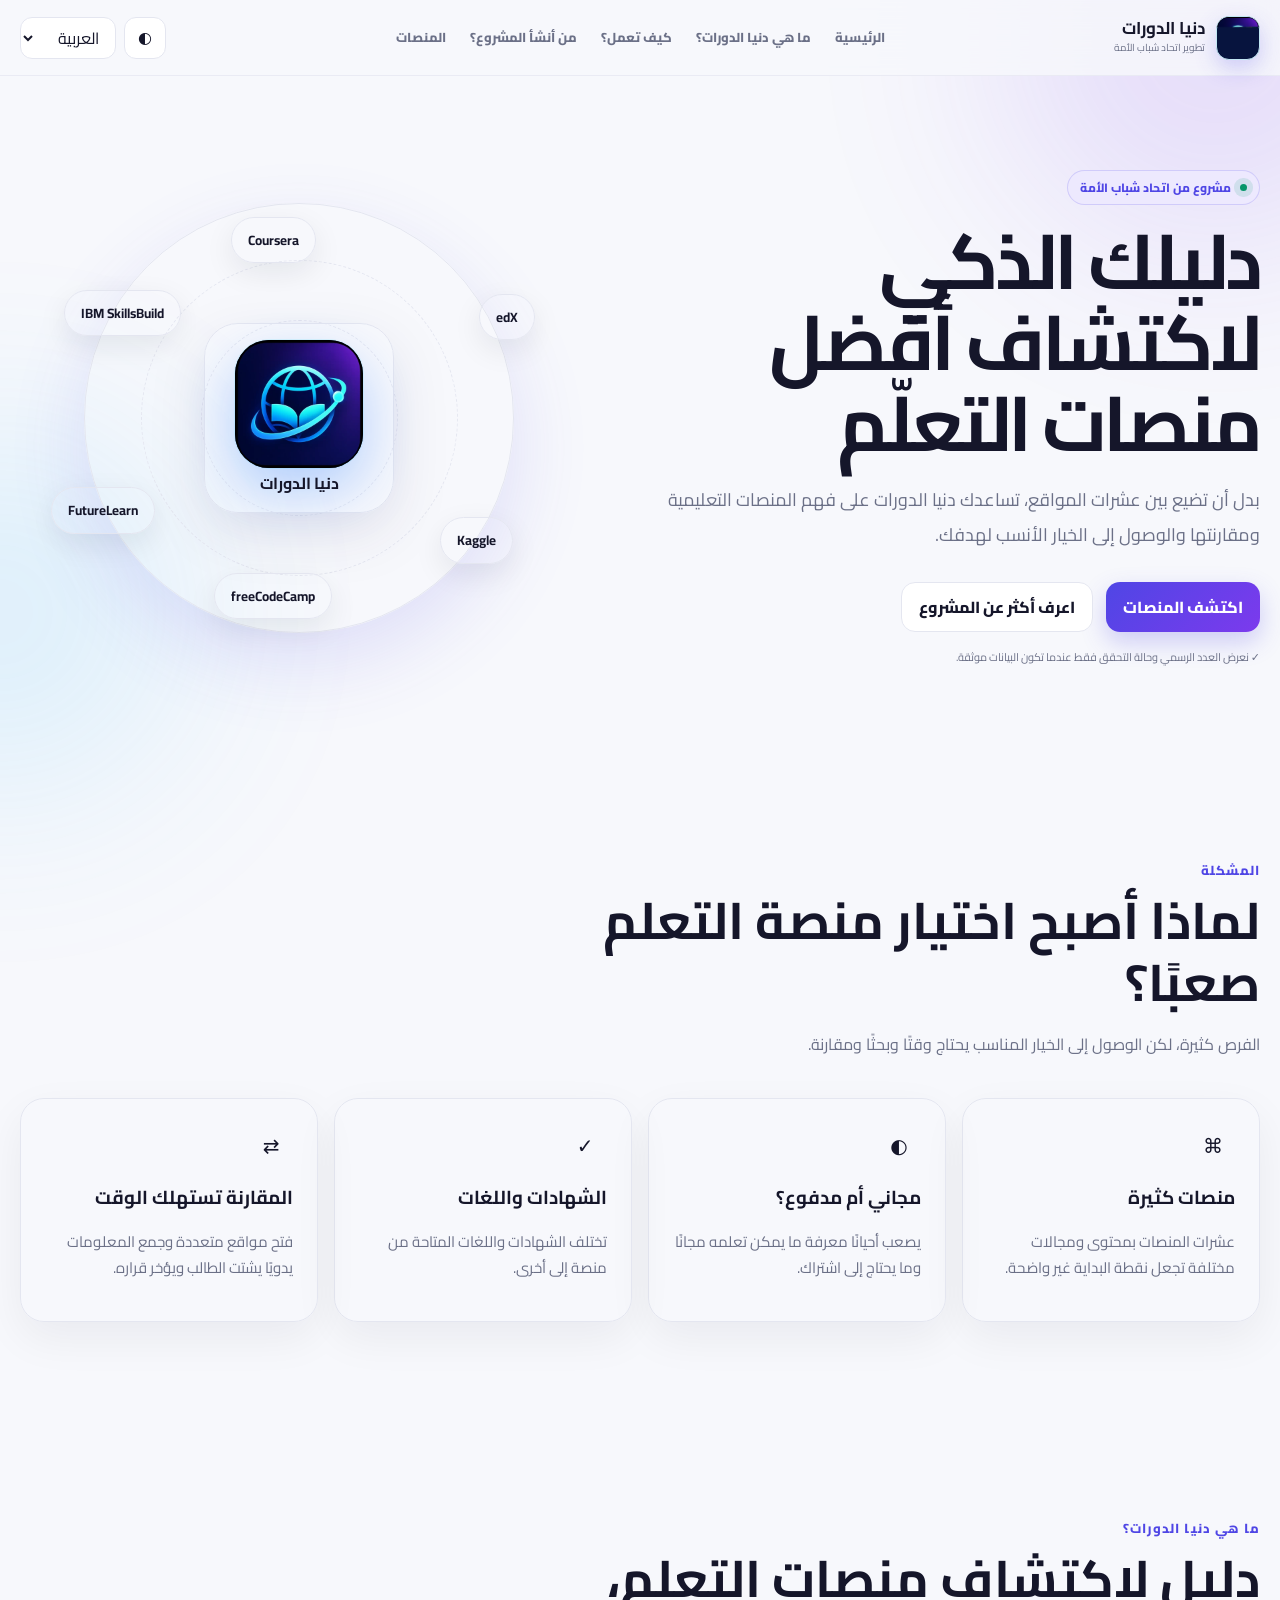
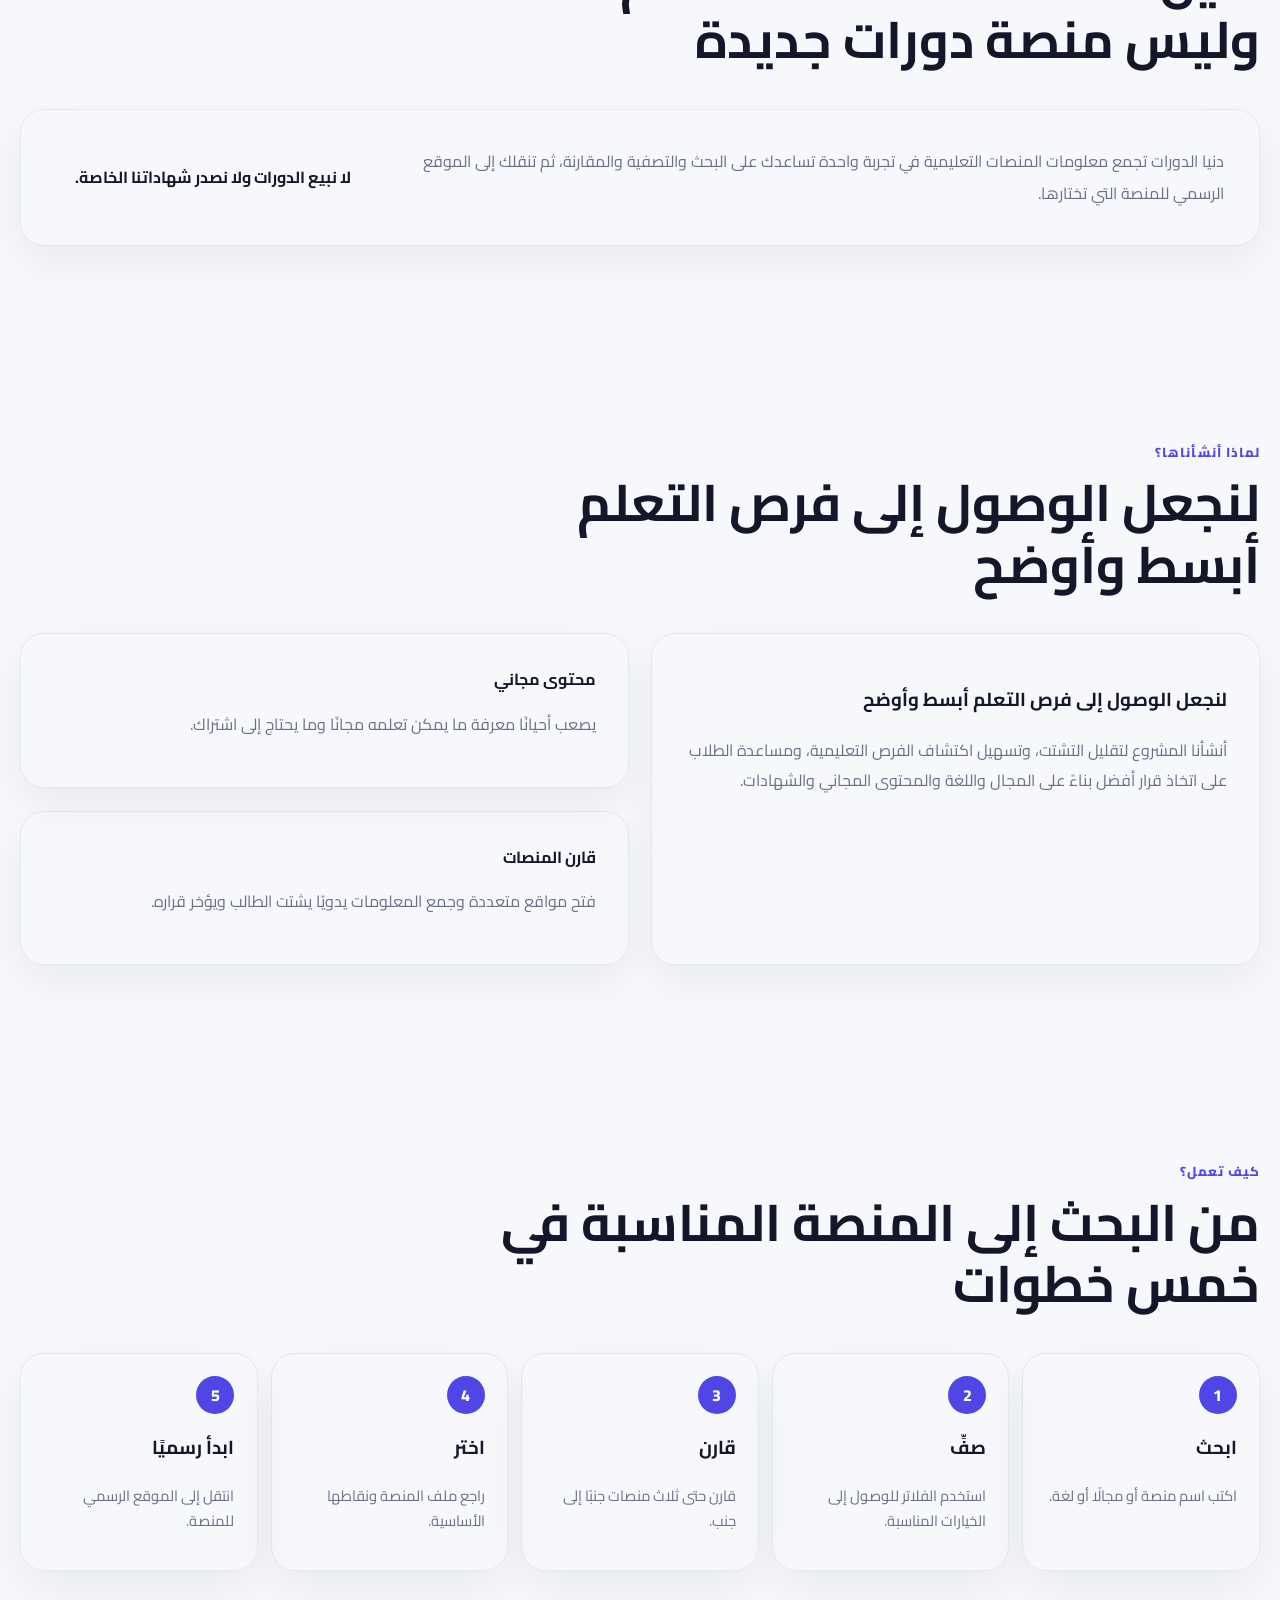
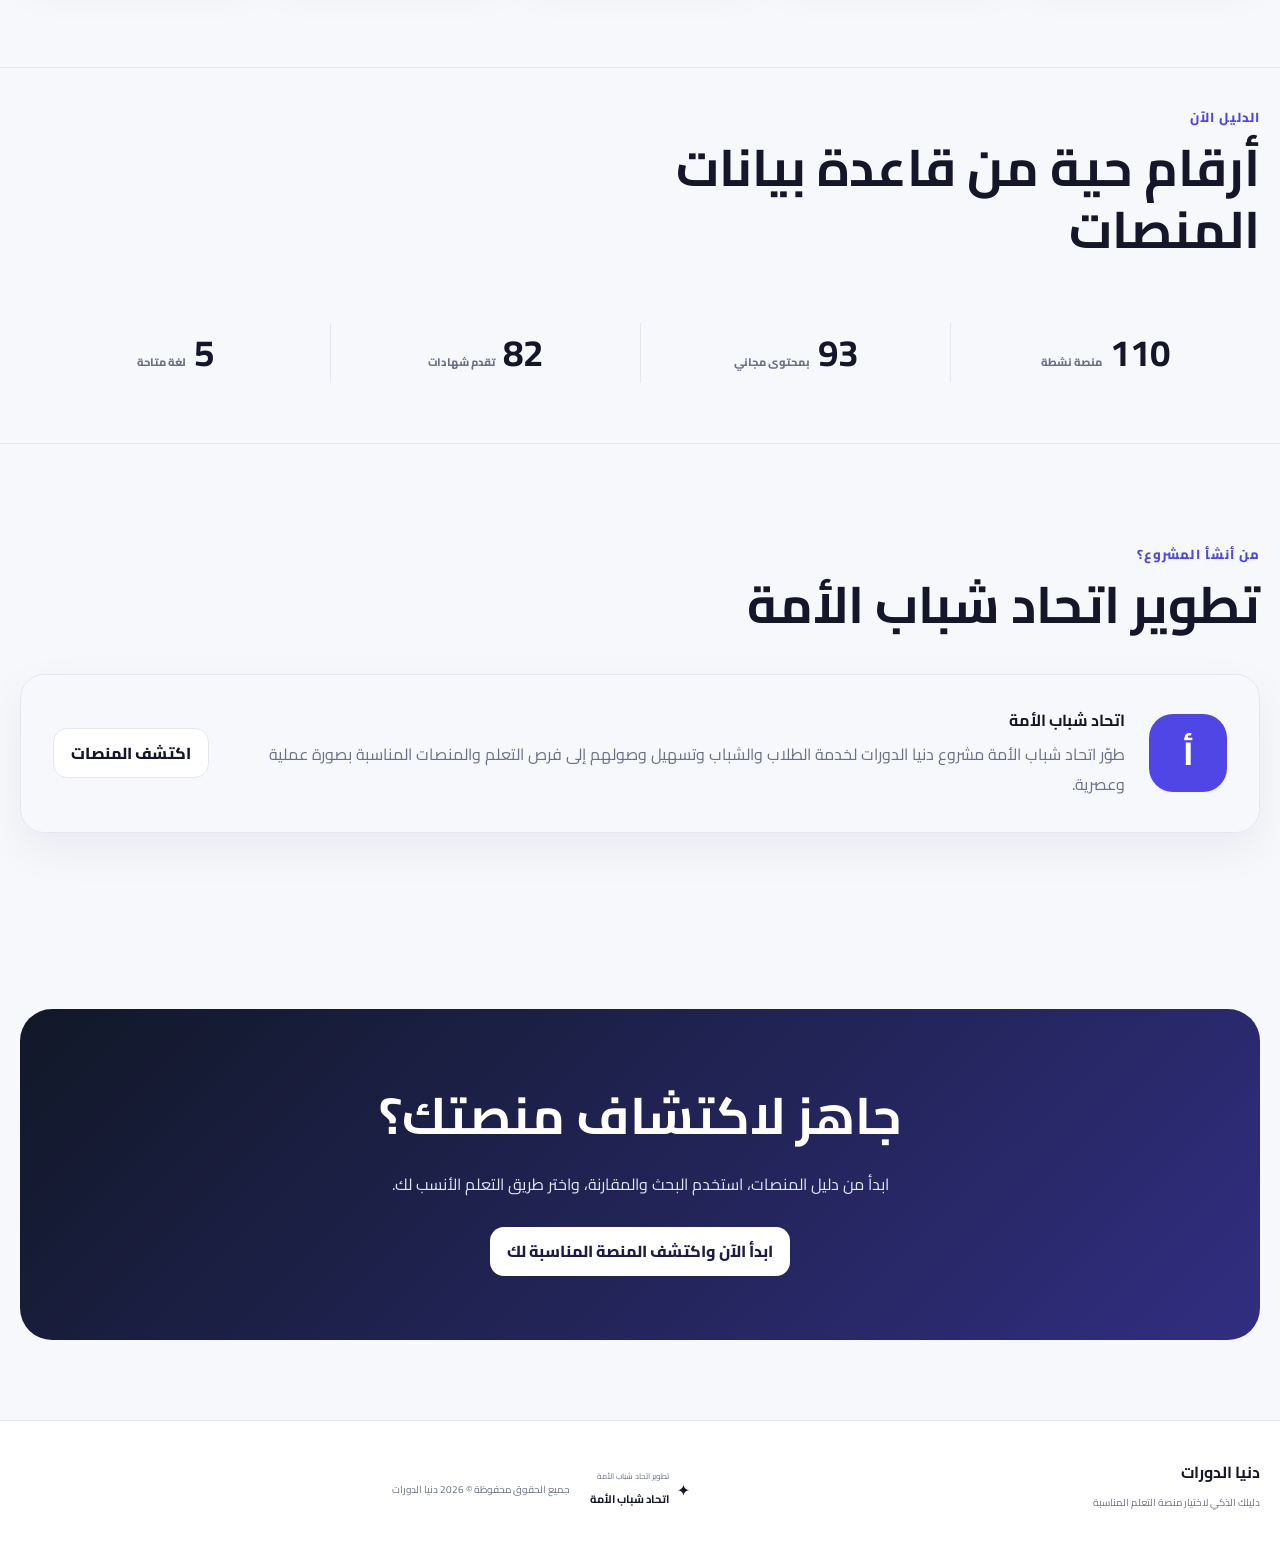
==== commit b8013f9c: "fix: use valid hero logo on landing page" ====
--- a/index.html
+++ b/index.html
@@ -16,7 +16,7 @@
   <main class="landing-main">
     <section class="landing-hero container" id="landingHero">
       <div class="landing-copy"><span class="eyebrow"><span class="pulse-dot"></span><span data-i18n="unionBadge"></span></span><h1 data-i18n="landingHeroTitle"></h1><p data-i18n="landingHeroSubtitle"></p><div class="landing-actions"><a class="btn btn-primary" data-explore-link href="explore.html" data-i18n="landingExploreCta"></a><a class="btn btn-soft" href="#aboutProject" data-i18n="landingLearnMore"></a></div><div class="trust-line">✓ <span data-i18n="trustCopy"></span></div></div>
-      <div class="landing-visual" aria-hidden="true"><div class="landing-orbit"><span class="orbit-chip">Coursera</span><span class="orbit-chip">edX</span><span class="orbit-chip">Kaggle</span><span class="orbit-chip">freeCodeCamp</span><span class="orbit-chip">FutureLearn</span><span class="orbit-chip">IBM SkillsBuild</span><div class="landing-core"><img class="hero-brand-logo" src="assets/dunya-logo-hero-v2.webp" alt="" aria-hidden="true"><strong data-i18n="siteName"></strong></div></div></div>
+      <div class="landing-visual" aria-hidden="true"><div class="landing-orbit"><span class="orbit-chip">Coursera</span><span class="orbit-chip">edX</span><span class="orbit-chip">Kaggle</span><span class="orbit-chip">freeCodeCamp</span><span class="orbit-chip">FutureLearn</span><span class="orbit-chip">IBM SkillsBuild</span><div class="landing-core"><img class="hero-brand-logo" src="assets/dunya-logo-hero-v3.webp" alt="" aria-hidden="true"><strong data-i18n="siteName"></strong></div></div></div>
     </section>
     <section class="landing-section alt" id="problemSection"><div class="container"><div class="landing-heading"><span class="landing-kicker" data-i18n="landingProblemEyebrow"></span><h2 data-i18n="landingProblemTitle"></h2><p data-i18n="landingProblemSubtitle"></p></div><div class="problem-grid"><article class="problem-card"><span>⌘</span><h3 data-i18n="problemMany"></h3><p data-i18n="problemManyText"></p></article><article class="problem-card"><span>◐</span><h3 data-i18n="problemPrice"></h3><p data-i18n="problemPriceText"></p></article><article class="problem-card"><span>✓</span><h3 data-i18n="problemCert"></h3><p data-i18n="problemCertText"></p></article><article class="problem-card"><span>⇄</span><h3 data-i18n="problemCompare"></h3><p data-i18n="problemCompareText"></p></article></div></div></section>
     <section class="landing-section" id="aboutProject"><div class="container"><div class="landing-heading"><span class="landing-kicker" data-i18n="landingWhatEyebrow"></span><h2 data-i18n="landingWhatTitle"></h2></div><div class="about-panel"><p data-i18n="landingWhatText"></p><div class="about-note" data-i18n="landingNotMarketplace"></div></div></div></section>
@@ -28,4 +28,4 @@
   </main>
   <footer class="site-footer"><div class="container footer-grid"><div><strong data-i18n="siteName"></strong><p data-i18n="tagline"></p></div><div class="footer-developer"><span>✦</span><div><small data-i18n="developedBy"></small><strong>اتحاد شباب الأمة</strong></div></div><p data-i18n="footer"></p></div></footer>
   <script src="js/i18n.js"></script><script src="js/landing-i18n.js"></script><script src="js/data.js"></script><script src="js/platform-core.js"></script><script src="js/supabase-config.js"></script><script src="js/platform-data.js"></script><script src="js/platform-directory.js"></script><script src="js/landing.js"></script>
-</body></html>
+</body></html>
--- a/css/branding.css
+++ b/css/branding.css
@@ -1 +1 @@
-.brand-logo{width:44px;height:44px;border-radius:13px;object-fit:cover;flex:0 0 auto;box-shadow:0 8px 22px color-mix(in srgb,var(--primary) 24%,transparent);border:1px solid color-mix(in srgb,#67e8f9 28%,var(--border));background:#07143e}.hero-brand-logo{width:88px;height:88px;border-radius:27px;object-fit:cover;display:block;box-shadow:0 18px 45px rgba(32,119,255,.28),0 0 0 1px rgba(103,232,249,.16);background:#07143e}.landing-core .hero-brand-logo,.hero-core .hero-brand-logo{margin-bottom:2px}.brand:hover .brand-logo{transform:translateY(-1px);box-shadow:0 12px 28px color-mix(in srgb,var(--primary) 30%,transparent)}.brand-logo,.hero-brand-logo{transition:transform .18s ease,box-shadow .18s ease}@media(max-width:720px){.brand-logo{width:40px;height:40px;border-radius:12px}.hero-brand-logo{width:74px;height:74px;border-radius:23px}}@media(prefers-reduced-motion:reduce){.brand-logo,.hero-brand-logo{transition:none}}
+.brand-logo{width:44px;height:44px;border-radius:13px;object-fit:cover;flex:0 0 auto;box-shadow:0 8px 22px color-mix(in srgb,var(--primary) 24%,transparent);border:1px solid color-mix(in srgb,#67e8f9 28%,var(--border));background:#07143e}.hero-brand-logo{width:128px;height:128px;border-radius:34px;object-fit:contain;display:block;box-shadow:0 22px 55px rgba(32,119,255,.32),0 0 0 1px rgba(103,232,249,.18);background:#07143e}.landing-core{width:190px!important;height:190px!important}.landing-core .hero-brand-logo,.hero-core .hero-brand-logo{margin-bottom:2px}.brand:hover .brand-logo{transform:translateY(-1px);box-shadow:0 12px 28px color-mix(in srgb,var(--primary) 30%,transparent)}.brand-logo,.hero-brand-logo{transition:transform .18s ease,box-shadow .18s ease}@media(max-width:720px){.brand-logo{width:40px;height:40px;border-radius:12px}.hero-brand-logo{width:104px;height:104px;border-radius:29px}.landing-core{width:166px!important;height:166px!important}}@media(prefers-reduced-motion:reduce){.brand-logo,.hero-brand-logo{transition:none}}
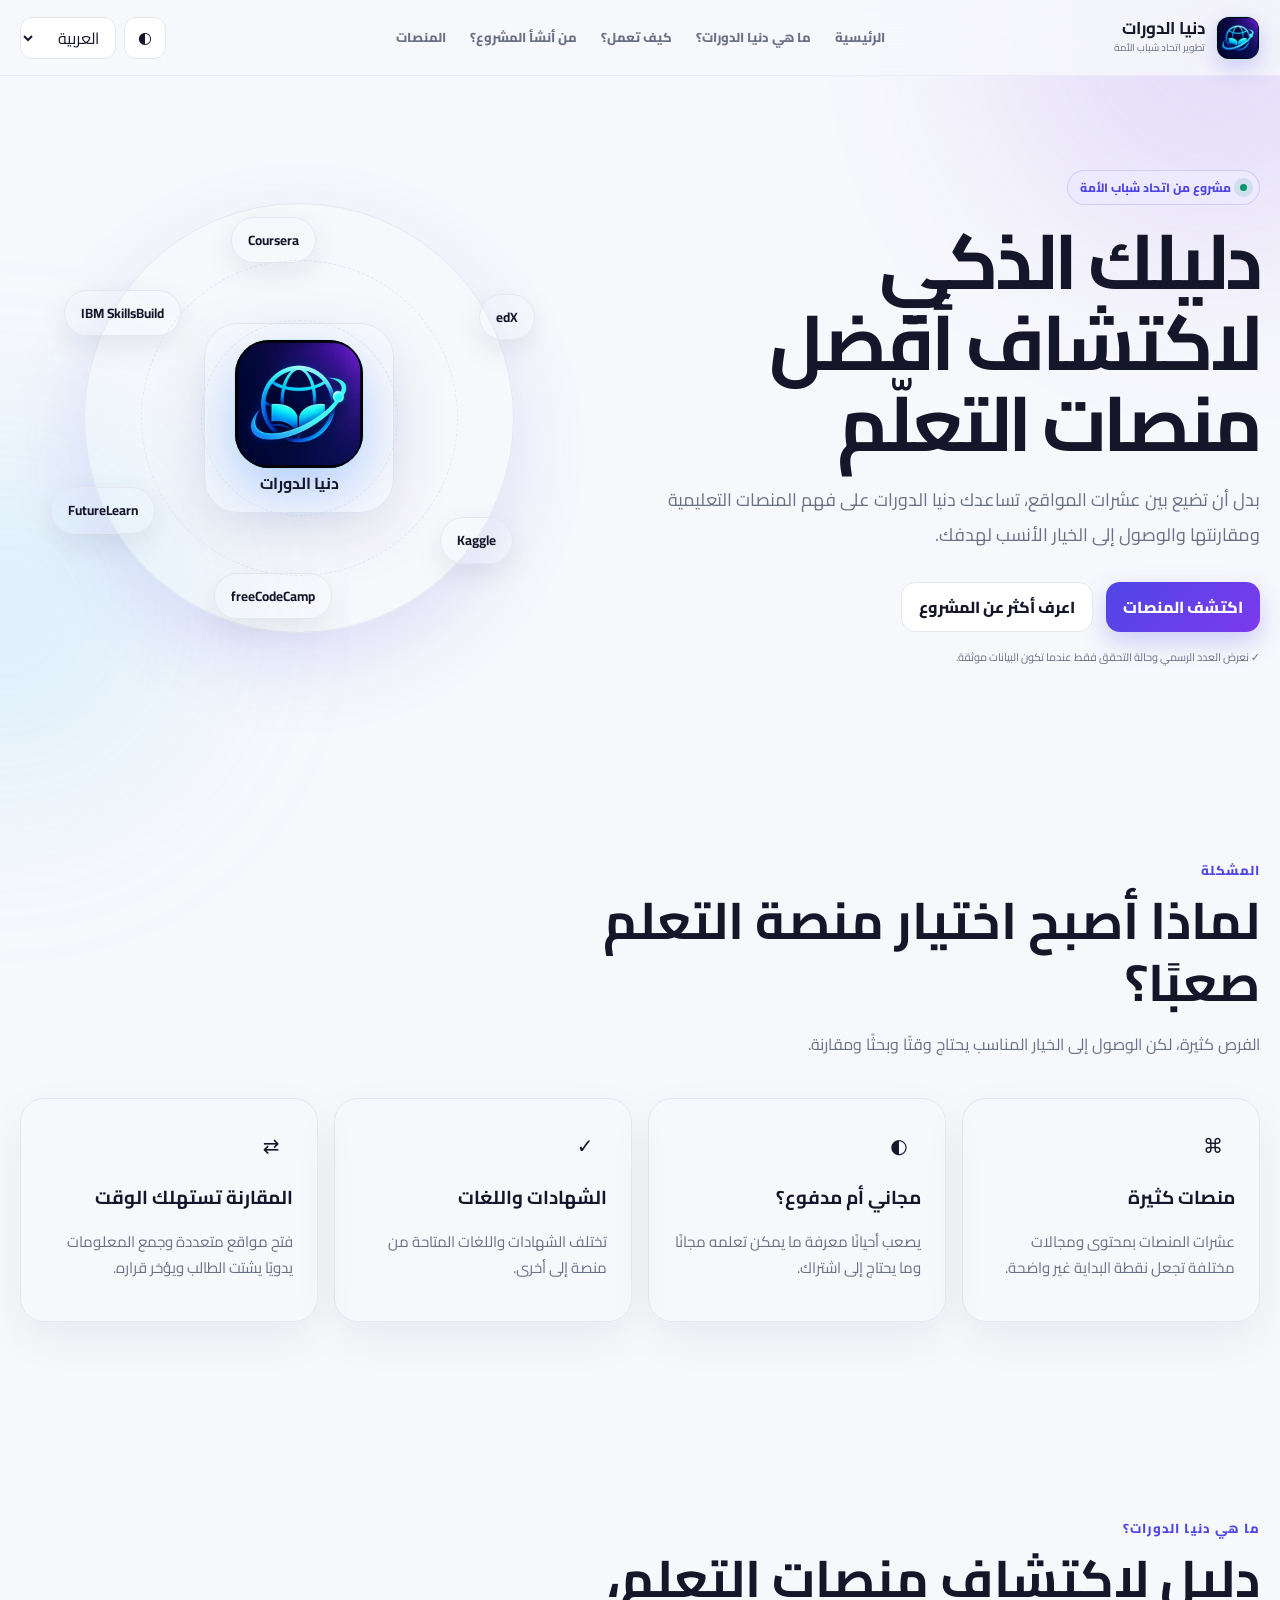
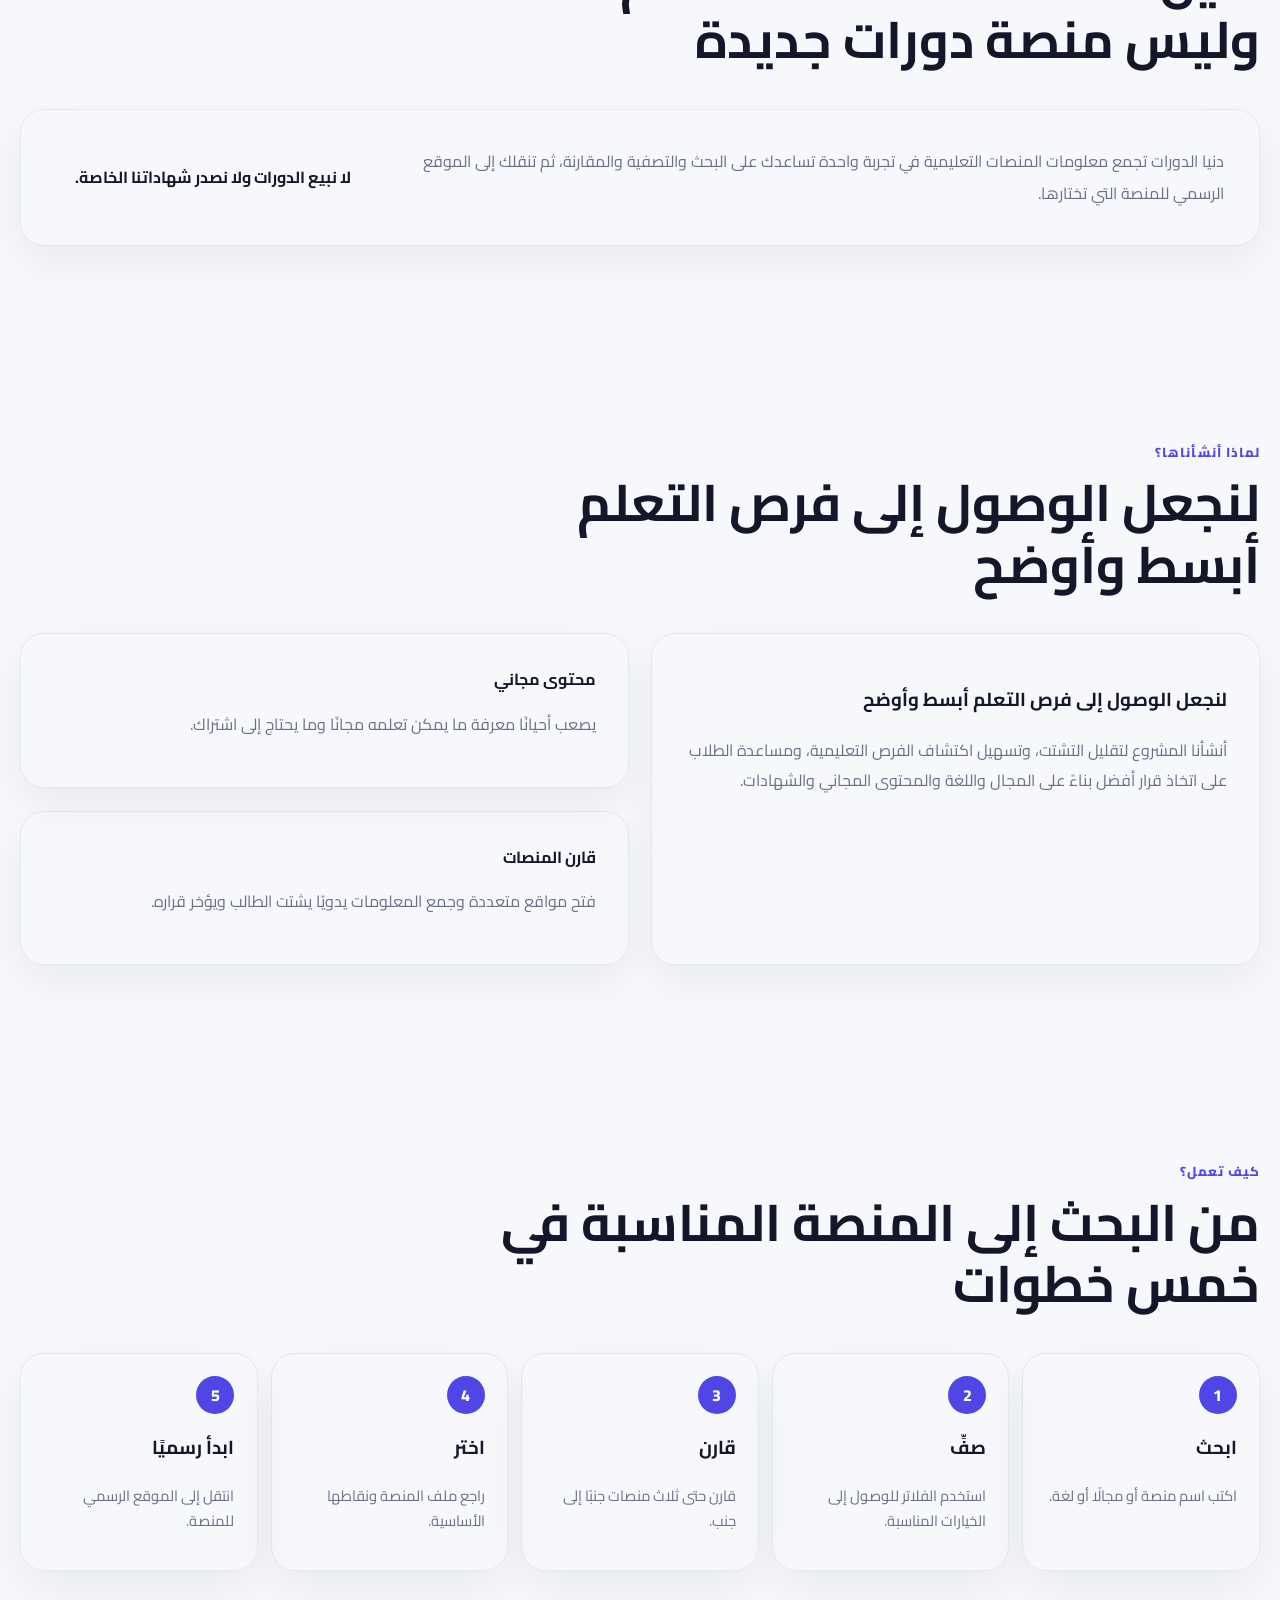
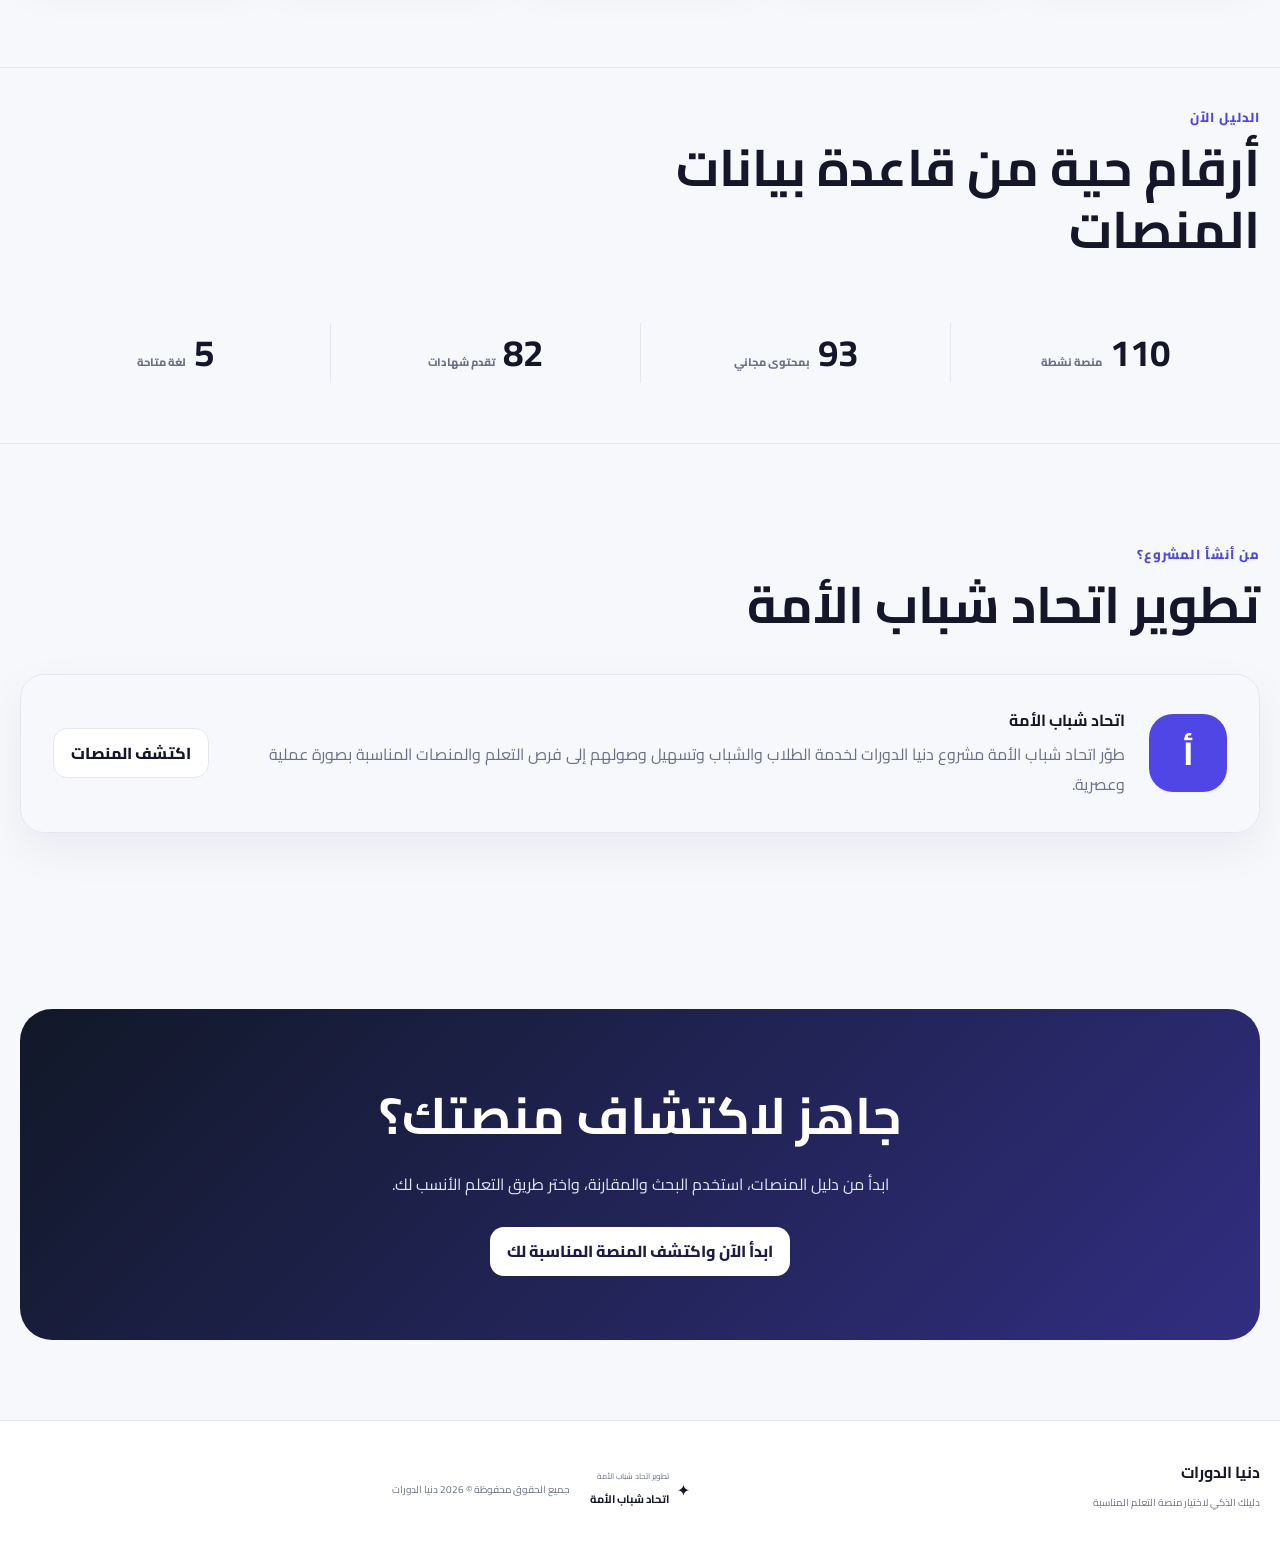
==== commit fd850bf6: "fix: use verified logo in site header" ====
--- a/index.html
+++ b/index.html
@@ -9,7 +9,7 @@
 <body>
   <div class="ambient ambient-one"></div><div class="ambient ambient-two"></div>
   <header class="site-header" id="top"><div class="container nav-inner">
-    <a href="#top" class="brand"><img class="brand-logo" src="assets/dunya-logo-192.png" alt="" aria-hidden="true"><span><strong data-i18n="siteName"></strong><small data-i18n="developedBy"></small></span></a>
+    <a href="#top" class="brand"><img class="brand-logo" src="assets/dunya-logo-hero-v3.webp" alt="" aria-hidden="true"><span><strong data-i18n="siteName"></strong><small data-i18n="developedBy"></small></span></a>
     <nav class="main-nav" aria-label="Main navigation"><a href="#top" data-i18n="navHome"></a><a href="#aboutProject" data-i18n="landingWhatEyebrow"></a><a href="#howItWorks" data-i18n="landingHowEyebrow"></a><a href="#developerSection" data-i18n="landingDeveloperEyebrow"></a><a href="explore.html" data-explore-link class="nav-link-btn" data-i18n="navExplore"></a></nav>
     <div class="nav-actions"><button class="icon-btn" id="themeToggle" type="button" aria-label="Theme">◐</button><select id="langSwitcher" class="lang-select" aria-label="Language"><option value="ar">العربية</option><option value="en">English</option><option value="tr">Türkçe</option></select></div>
   </div></header>
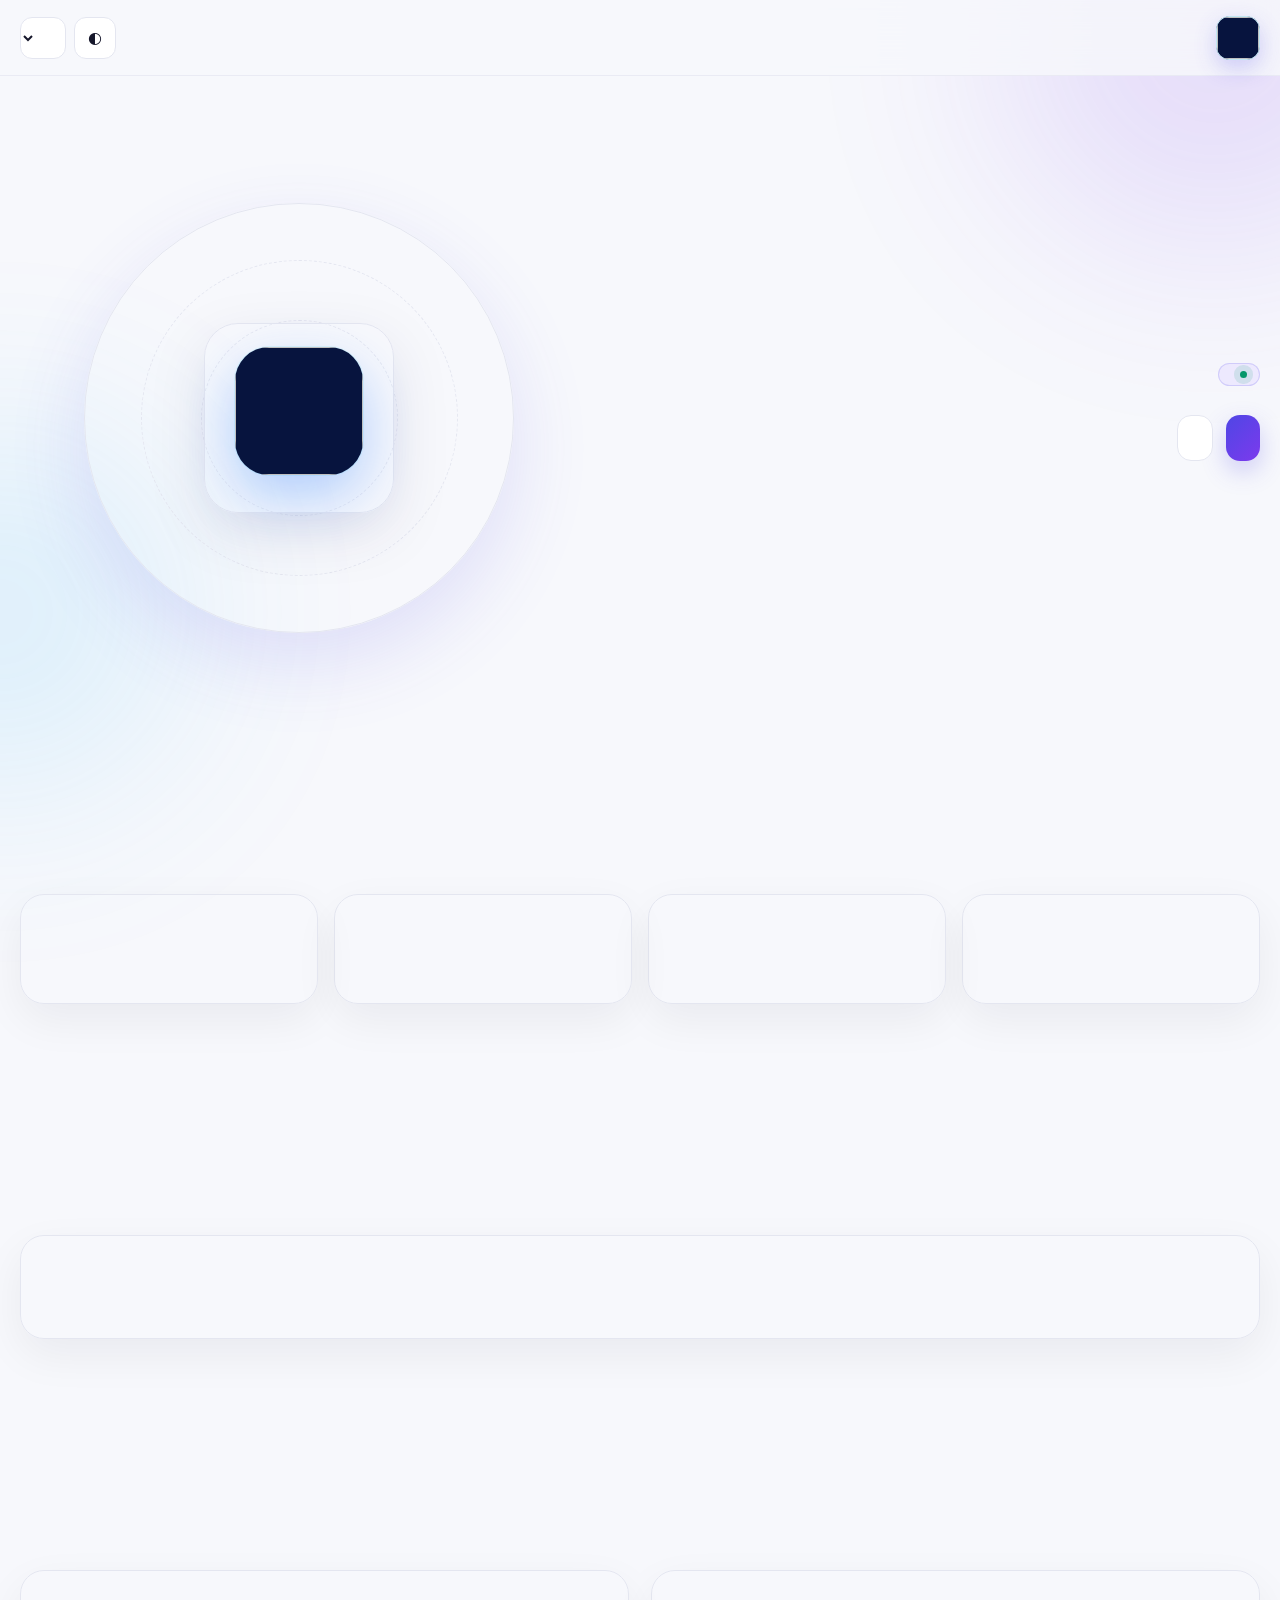
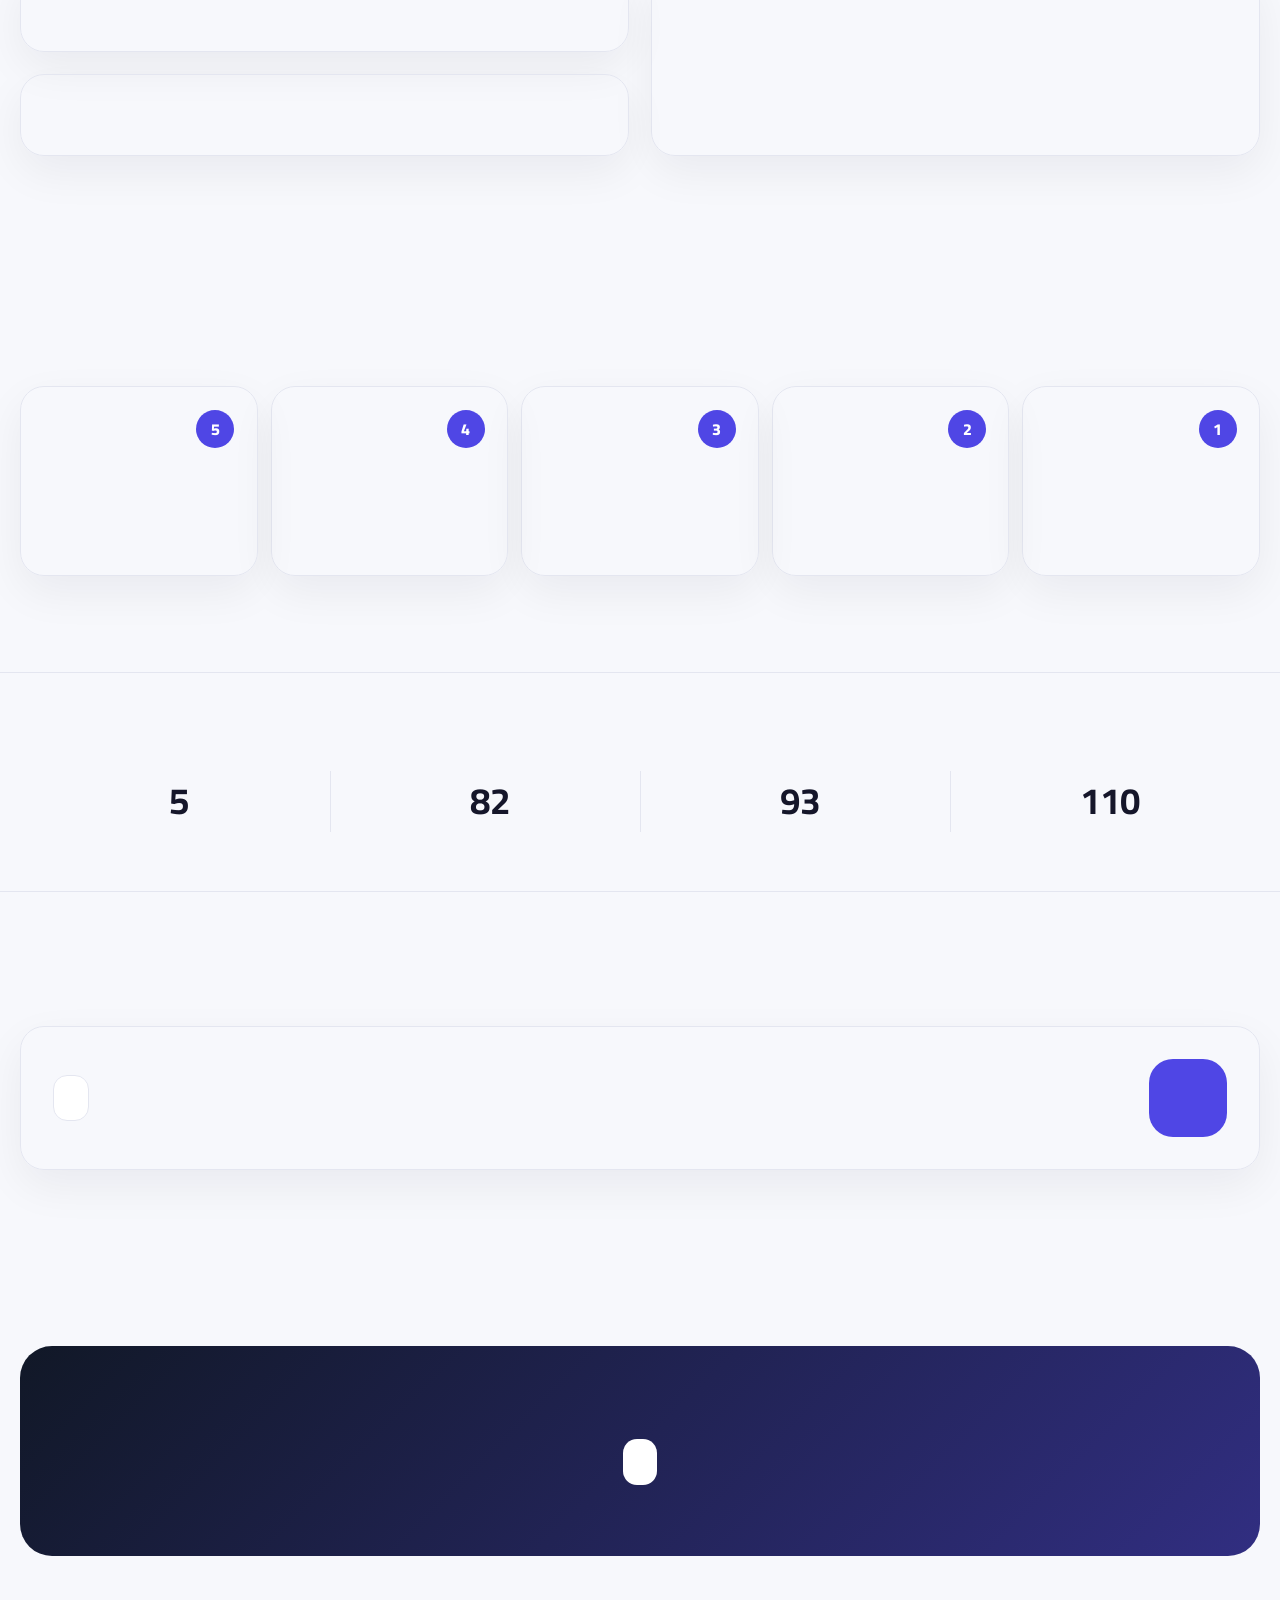
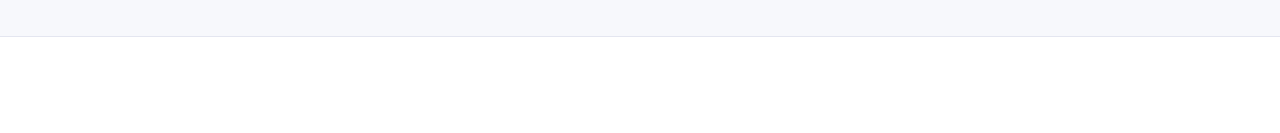
==== commit 6b0c9939: "feat: turn landing page into CMS-bound shell" ====
--- a/index.html
+++ b/index.html
@@ -1,31 +1,41 @@
 <!DOCTYPE html>
 <html lang="ar" dir="rtl">
 <head>
-  <meta charset="UTF-8"><meta name="viewport" content="width=device-width,initial-scale=1.0"><meta name="theme-color" content="#4f46e5">
-  <meta name="description" content="دنيا الدورات — دليل ذكي يساعد الطلاب على اكتشاف ومقارنة منصات التعلم والوصول إلى الموقع الرسمي المناسب.">
-  <title>دنيا الدورات — اكتشف منصة التعلم المناسبة</title>
-  <link rel="icon" href="assets/dunya-logo-192.png" type="image/png"><link rel="manifest" href="manifest.webmanifest"><link rel="stylesheet" href="css/style.css"><link rel="stylesheet" href="css/branding.css"><link rel="stylesheet" href="css/landing.css"><link href="https://fonts.googleapis.com/css2?family=Cairo:wght@400;500;600;700;800&display=swap" rel="stylesheet">
+  <meta charset="UTF-8">
+  <meta name="viewport" content="width=device-width,initial-scale=1.0">
+  <meta name="theme-color" content="">
+  <meta name="description" content="">
+  <meta property="og:title" content="">
+  <meta property="og:description" content="">
+  <meta property="og:image" content="">
+  <title></title>
+  <link id="appFavicon" data-asset="favicon" rel="icon" type="image/png">
+  <link id="appManifest" rel="manifest" href="manifest.webmanifest">
+  <link rel="stylesheet" href="css/style.css">
+  <link rel="stylesheet" href="css/branding.css">
+  <link rel="stylesheet" href="css/landing.css">
+  <link href="https://fonts.googleapis.com/css2?family=Cairo:wght@400;500;600;700;800&display=swap" rel="stylesheet">
 </head>
 <body>
   <div class="ambient ambient-one"></div><div class="ambient ambient-two"></div>
   <header class="site-header" id="top"><div class="container nav-inner">
-    <a href="#top" class="brand"><img class="brand-logo" src="assets/dunya-logo-hero-v3.webp" alt="" aria-hidden="true"><span><strong data-i18n="siteName"></strong><small data-i18n="developedBy"></small></span></a>
-    <nav class="main-nav" aria-label="Main navigation"><a href="#top" data-i18n="navHome"></a><a href="#aboutProject" data-i18n="landingWhatEyebrow"></a><a href="#howItWorks" data-i18n="landingHowEyebrow"></a><a href="#developerSection" data-i18n="landingDeveloperEyebrow"></a><a href="explore.html" data-explore-link class="nav-link-btn" data-i18n="navExplore"></a></nav>
-    <div class="nav-actions"><button class="icon-btn" id="themeToggle" type="button" aria-label="Theme">◐</button><select id="langSwitcher" class="lang-select" aria-label="Language"><option value="ar">العربية</option><option value="en">English</option><option value="tr">Türkçe</option></select></div>
+    <a data-link="home" href="index.html" class="brand"><img class="brand-logo" data-asset="brandLogo" alt=""><span><strong data-setting="siteName"></strong><small data-i18n="developedBy"></small></span></a>
+    <nav class="main-nav"><a data-link="home" href="index.html" data-i18n="navHome"></a><a data-link="about" href="#aboutProject" data-i18n="landingWhatEyebrow"></a><a data-link="howItWorks" href="#howItWorks" data-i18n="landingHowEyebrow"></a><a data-link="developer" href="#developerSection" data-i18n="landingDeveloperEyebrow"></a><a data-link="explore" href="explore.html" data-explore-link class="nav-link-btn" data-i18n="navExplore"></a></nav>
+    <div class="nav-actions"><button class="icon-btn" id="themeToggle" type="button" data-i18n-aria-label="theme"><span data-icon="themeDark"></span></button><select id="langSwitcher" class="lang-select" data-i18n-aria-label="language"></select></div>
   </div></header>
   <main class="landing-main">
     <section class="landing-hero container" id="landingHero">
-      <div class="landing-copy"><span class="eyebrow"><span class="pulse-dot"></span><span data-i18n="unionBadge"></span></span><h1 data-i18n="landingHeroTitle"></h1><p data-i18n="landingHeroSubtitle"></p><div class="landing-actions"><a class="btn btn-primary" data-explore-link href="explore.html" data-i18n="landingExploreCta"></a><a class="btn btn-soft" href="#aboutProject" data-i18n="landingLearnMore"></a></div><div class="trust-line">✓ <span data-i18n="trustCopy"></span></div></div>
-      <div class="landing-visual" aria-hidden="true"><div class="landing-orbit"><span class="orbit-chip">Coursera</span><span class="orbit-chip">edX</span><span class="orbit-chip">Kaggle</span><span class="orbit-chip">freeCodeCamp</span><span class="orbit-chip">FutureLearn</span><span class="orbit-chip">IBM SkillsBuild</span><div class="landing-core"><img class="hero-brand-logo" src="assets/dunya-logo-hero-v3.webp" alt="" aria-hidden="true"><strong data-i18n="siteName"></strong></div></div></div>
+      <div class="landing-copy"><span class="eyebrow"><span class="pulse-dot"></span><span data-i18n="unionBadge"></span></span><h1 data-i18n="landingHeroTitle"></h1><p data-i18n="landingHeroSubtitle"></p><div class="landing-actions"><a class="btn btn-primary" data-link="explore" data-explore-link href="explore.html" data-i18n="landingExploreCta"></a><a class="btn btn-soft" data-link="about" href="#aboutProject" data-i18n="landingLearnMore"></a></div><div class="trust-line"><span data-icon="check"></span> <span data-i18n="trustCopy"></span></div></div>
+      <div class="landing-visual" aria-hidden="true"><div class="landing-orbit" id="homePlatformCloud"><div class="landing-core"><img class="hero-brand-logo" data-asset="heroLogo" alt=""><strong data-setting="siteName"></strong></div></div></div>
     </section>
-    <section class="landing-section alt" id="problemSection"><div class="container"><div class="landing-heading"><span class="landing-kicker" data-i18n="landingProblemEyebrow"></span><h2 data-i18n="landingProblemTitle"></h2><p data-i18n="landingProblemSubtitle"></p></div><div class="problem-grid"><article class="problem-card"><span>⌘</span><h3 data-i18n="problemMany"></h3><p data-i18n="problemManyText"></p></article><article class="problem-card"><span>◐</span><h3 data-i18n="problemPrice"></h3><p data-i18n="problemPriceText"></p></article><article class="problem-card"><span>✓</span><h3 data-i18n="problemCert"></h3><p data-i18n="problemCertText"></p></article><article class="problem-card"><span>⇄</span><h3 data-i18n="problemCompare"></h3><p data-i18n="problemCompareText"></p></article></div></div></section>
+    <section class="landing-section alt" id="problemSection"><div class="container"><div class="landing-heading"><span class="landing-kicker" data-i18n="landingProblemEyebrow"></span><h2 data-i18n="landingProblemTitle"></h2><p data-i18n="landingProblemSubtitle"></p></div><div class="problem-grid"><article class="problem-card"><span data-icon="problemMany"></span><h3 data-i18n="problemMany"></h3><p data-i18n="problemManyText"></p></article><article class="problem-card"><span data-icon="problemPrice"></span><h3 data-i18n="problemPrice"></h3><p data-i18n="problemPriceText"></p></article><article class="problem-card"><span data-icon="problemCert"></span><h3 data-i18n="problemCert"></h3><p data-i18n="problemCertText"></p></article><article class="problem-card"><span data-icon="problemCompare"></span><h3 data-i18n="problemCompare"></h3><p data-i18n="problemCompareText"></p></article></div></div></section>
     <section class="landing-section" id="aboutProject"><div class="container"><div class="landing-heading"><span class="landing-kicker" data-i18n="landingWhatEyebrow"></span><h2 data-i18n="landingWhatTitle"></h2></div><div class="about-panel"><p data-i18n="landingWhatText"></p><div class="about-note" data-i18n="landingNotMarketplace"></div></div></div></section>
     <section class="landing-section alt" id="whySection"><div class="container"><div class="landing-heading"><span class="landing-kicker" data-i18n="landingWhyEyebrow"></span><h2 data-i18n="landingWhyTitle"></h2></div><div class="why-layout"><article class="why-card big"><h3 data-i18n="landingWhyTitle"></h3><p data-i18n="landingWhyText"></p></article><article class="why-card"><strong data-i18n="chipFree"></strong><p data-i18n="problemPriceText"></p></article><article class="why-card"><strong data-i18n="comparePlatforms"></strong><p data-i18n="problemCompareText"></p></article></div></div></section>
     <section class="landing-section" id="howItWorks"><div class="container"><div class="landing-heading"><span class="landing-kicker" data-i18n="landingHowEyebrow"></span><h2 data-i18n="landingHowTitle"></h2></div><div class="process-grid"><article class="process-step"><h3 data-i18n="stepSearch"></h3><p data-i18n="stepSearchText"></p></article><article class="process-step"><h3 data-i18n="stepFilter"></h3><p data-i18n="stepFilterText"></p></article><article class="process-step"><h3 data-i18n="stepCompare"></h3><p data-i18n="stepCompareText"></p></article><article class="process-step"><h3 data-i18n="stepChoose"></h3><p data-i18n="stepChooseText"></p></article><article class="process-step"><h3 data-i18n="stepOfficial"></h3><p data-i18n="stepOfficialText"></p></article></div></div></section>
     <section class="landing-stats" id="landingStats"><div class="container"><div class="landing-heading"><span class="landing-kicker" data-i18n="landingStatsEyebrow"></span><h2 data-i18n="landingStatsTitle"></h2></div><div class="stats-grid"><div><strong id="landingStatPlatforms">0</strong><span data-i18n="platformCount"></span></div><div><strong id="landingStatFree">0</strong><span data-i18n="freeCount"></span></div><div><strong id="landingStatCert">0</strong><span data-i18n="certCount"></span></div><div><strong id="landingStatLang">0</strong><span data-i18n="languageCount"></span></div></div></div></section>
-    <section class="landing-section" id="developerSection"><div class="container"><div class="landing-heading"><span class="landing-kicker" data-i18n="landingDeveloperEyebrow"></span><h2 data-i18n="landingDeveloperTitle"></h2></div><article class="developer-card"><div class="developer-mark">أ</div><div><strong>اتحاد شباب الأمة</strong><p data-i18n="landingDeveloperText"></p></div><a class="btn btn-soft" data-explore-link href="explore.html" data-i18n="landingExploreCta"></a></article></div></section>
-    <section class="landing-final" id="landingCta"><div class="container"><div class="final-card"><h2 data-i18n="landingFinalTitle"></h2><p data-i18n="landingFinalText"></p><a class="btn" data-explore-link href="explore.html" data-i18n="landingFinalCta"></a></div></div></section>
+    <section class="landing-section" id="developerSection"><div class="container"><div class="landing-heading"><span class="landing-kicker" data-i18n="landingDeveloperEyebrow"></span><h2 data-i18n="landingDeveloperTitle"></h2></div><article class="developer-card"><div class="developer-mark" data-icon="developerMark"></div><div><strong data-setting="developerName"></strong><p data-i18n="landingDeveloperText"></p></div><a class="btn btn-soft" data-link="explore" data-explore-link href="explore.html" data-i18n="landingExploreCta"></a></article></div></section>
+    <section class="landing-final" id="landingCta"><div class="container"><div class="final-card"><h2 data-i18n="landingFinalTitle"></h2><p data-i18n="landingFinalText"></p><a class="btn" data-link="explore" data-explore-link href="explore.html" data-i18n="landingFinalCta"></a></div></div></section>
   </main>
-  <footer class="site-footer"><div class="container footer-grid"><div><strong data-i18n="siteName"></strong><p data-i18n="tagline"></p></div><div class="footer-developer"><span>✦</span><div><small data-i18n="developedBy"></small><strong>اتحاد شباب الأمة</strong></div></div><p data-i18n="footer"></p></div></footer>
-  <script src="js/i18n.js"></script><script src="js/landing-i18n.js"></script><script src="js/data.js"></script><script src="js/platform-core.js"></script><script src="js/supabase-config.js"></script><script src="js/platform-data.js"></script><script src="js/platform-directory.js"></script><script src="js/landing.js"></script>
-</body></html>+  <footer class="site-footer"><div class="container footer-grid"><div><strong data-setting="siteName"></strong><p data-i18n="tagline"></p></div><div class="footer-developer"><span data-icon="developer"></span><div><small data-i18n="developedBy"></small><strong data-setting="developerName"></strong></div></div><p data-setting="copyright"></p></div></footer>
+  <script src="js/content-api.js"></script><script src="js/i18n.js"></script><script src="js/site-runtime.js"></script><script src="js/platform-core.js"></script><script src="js/data-loader.js"></script><script src="js/platform-directory.js"></script><script src="js/landing.js"></script>
+</body></html>
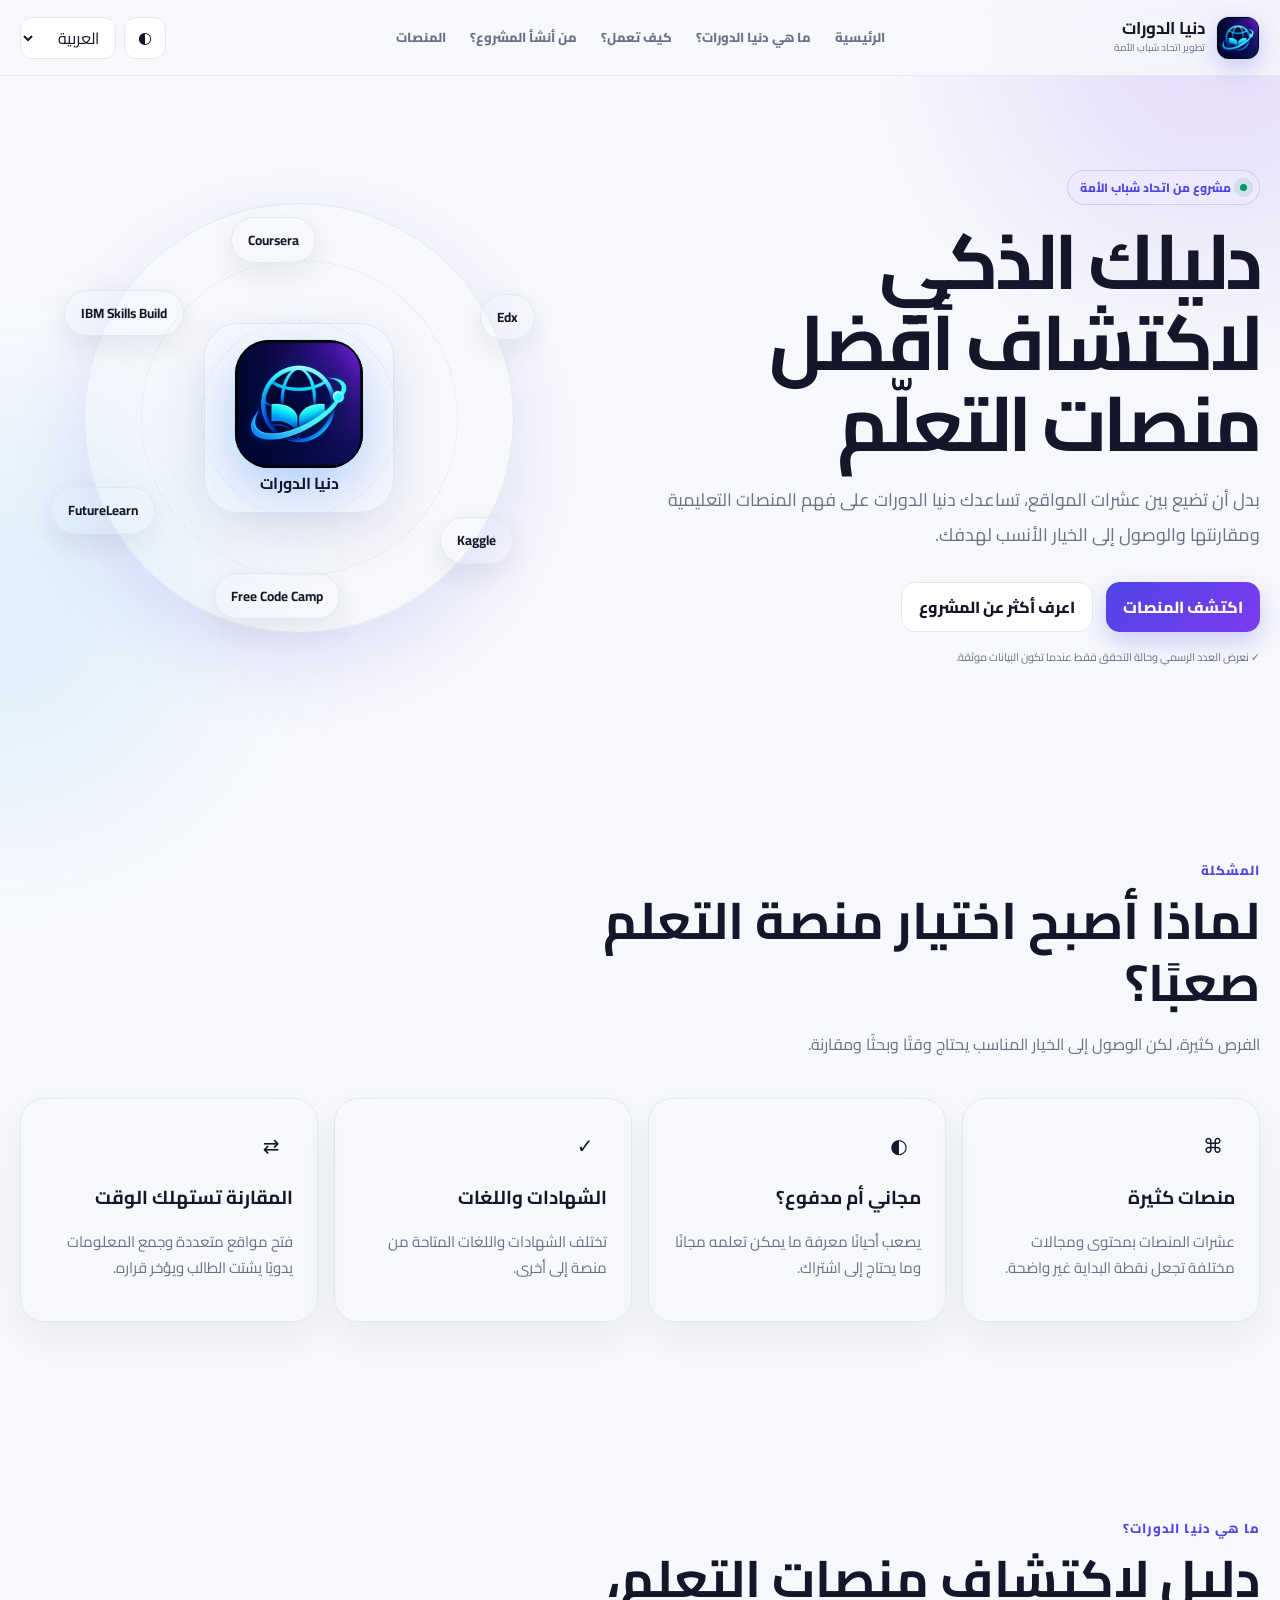
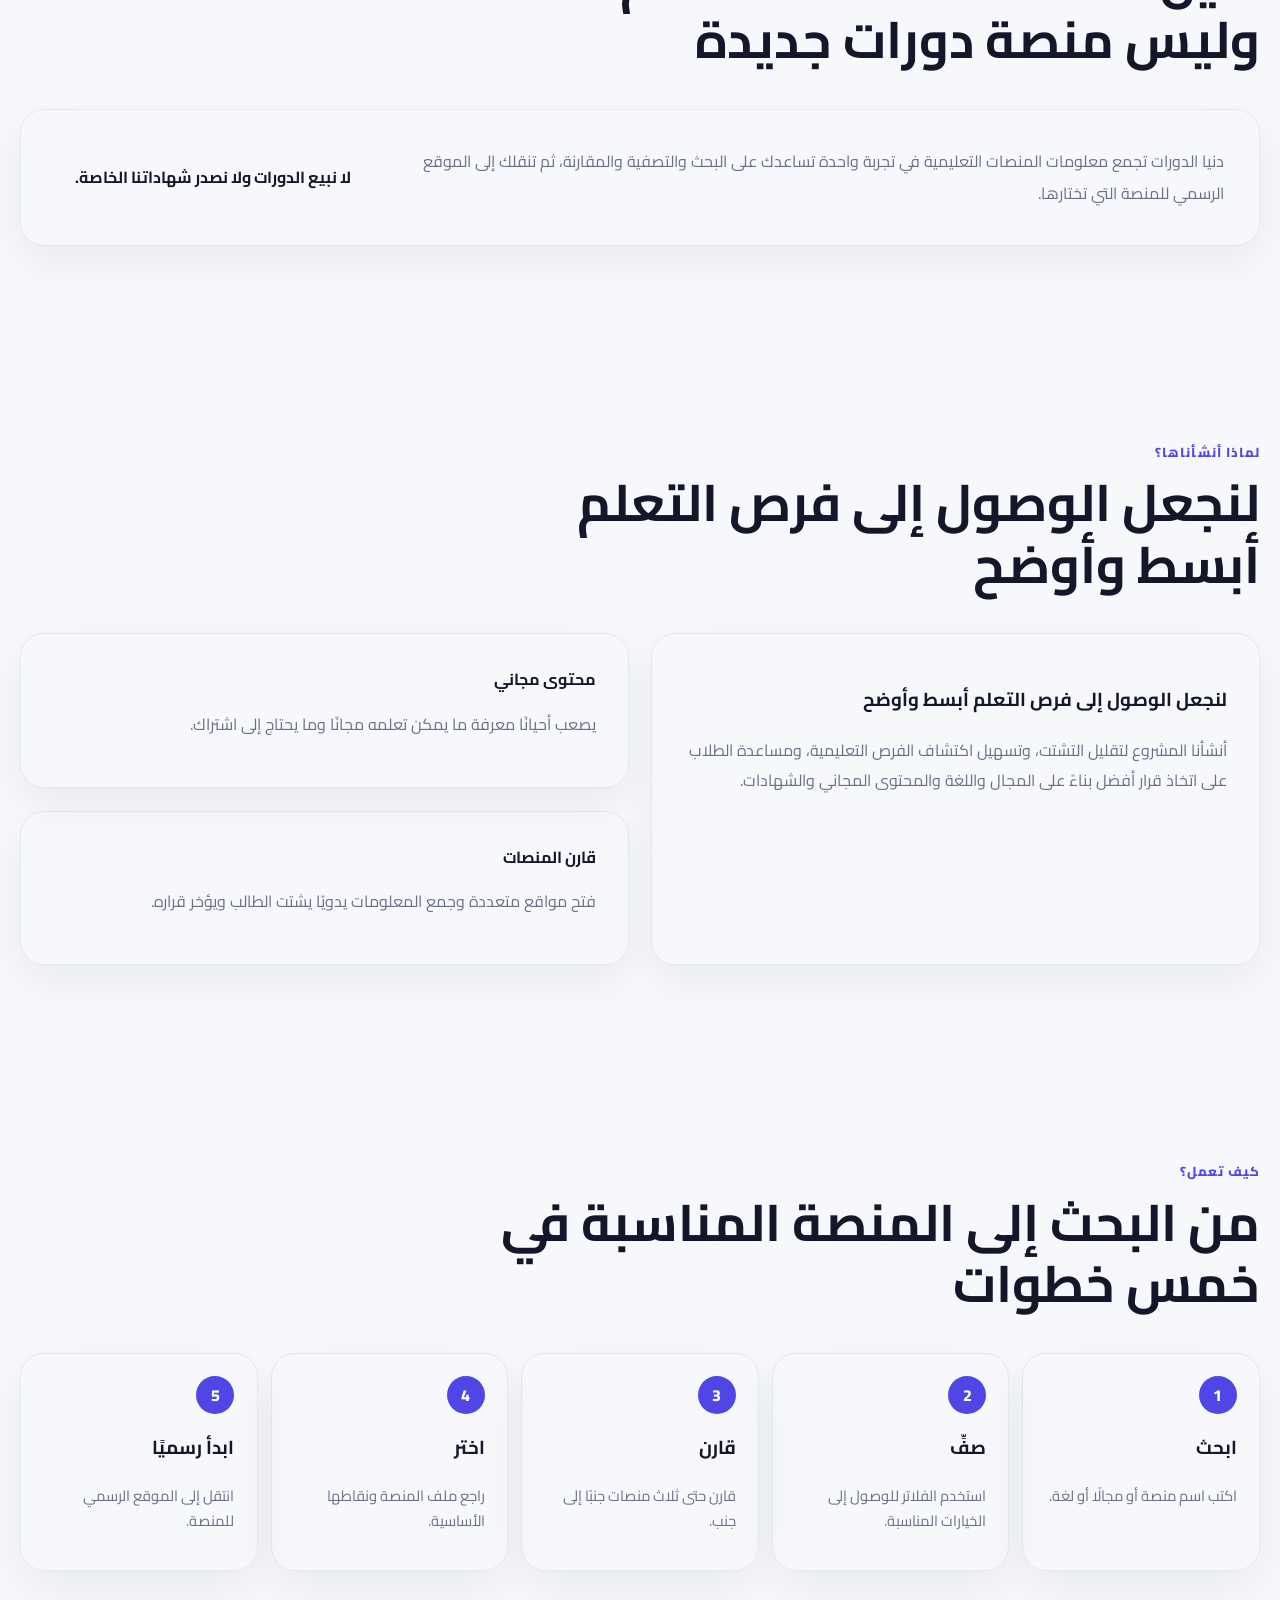
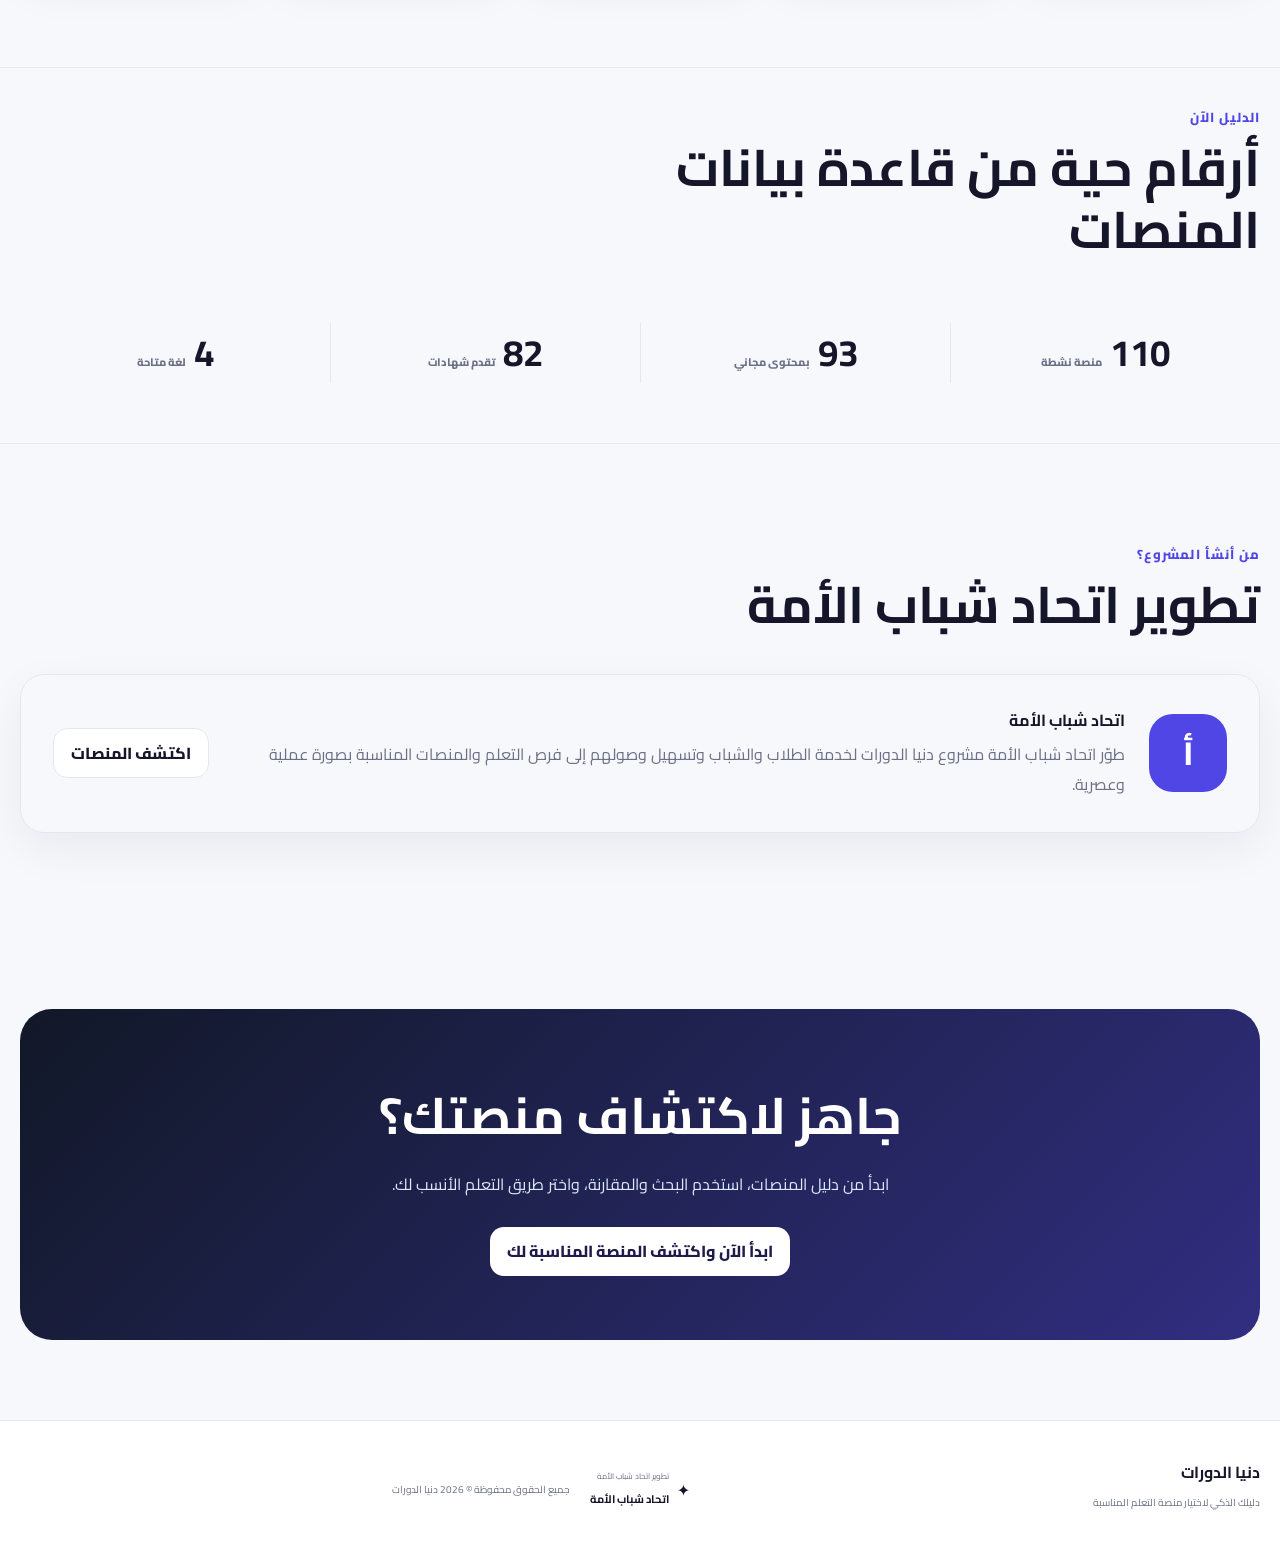
==== commit ce8b5d88: "feat: load inline editor on landing page" ====
--- a/index.html
+++ b/index.html
@@ -14,6 +14,7 @@
   <link rel="stylesheet" href="css/style.css">
   <link rel="stylesheet" href="css/branding.css">
   <link rel="stylesheet" href="css/landing.css">
+  <link rel="stylesheet" href="css/inline-editor.css">
   <link href="https://fonts.googleapis.com/css2?family=Cairo:wght@400;500;600;700;800&display=swap" rel="stylesheet">
 </head>
 <body>
@@ -37,5 +38,5 @@
     <section class="landing-final" id="landingCta"><div class="container"><div class="final-card"><h2 data-i18n="landingFinalTitle"></h2><p data-i18n="landingFinalText"></p><a class="btn" data-link="explore" data-explore-link href="explore.html" data-i18n="landingFinalCta"></a></div></div></section>
   </main>
   <footer class="site-footer"><div class="container footer-grid"><div><strong data-setting="siteName"></strong><p data-i18n="tagline"></p></div><div class="footer-developer"><span data-icon="developer"></span><div><small data-i18n="developedBy"></small><strong data-setting="developerName"></strong></div></div><p data-setting="copyright"></p></div></footer>
-  <script src="js/content-api.js"></script><script src="js/i18n.js"></script><script src="js/site-runtime.js"></script><script src="js/platform-core.js"></script><script src="js/data-loader.js"></script><script src="js/platform-directory.js"></script><script src="js/landing.js"></script>
+  <script src="js/content-api.js"></script><script src="js/edit-descriptors.js"></script><script src="js/inline-editor-config.js"></script><script src="js/inline-editor-api.js"></script><script src="js/inline-editor.js"></script><script src="js/i18n.js"></script><script src="js/site-runtime.js"></script><script src="js/platform-core.js"></script><script src="js/data-loader.js"></script><script src="js/platform-directory.js"></script><script src="js/landing.js"></script>
 </body></html>
--- a/css/inline-editor.css
+++ b/css/inline-editor.css
@@ -0,0 +1,6 @@
+/* Inline administration UI. It is inert unless a verified editor session activates it. */
+.inline-editor-toolbar{position:fixed;z-index:2147483000;inset-inline:16px auto;bottom:16px;display:flex;align-items:center;gap:10px;max-width:min(92vw,760px);padding:10px 12px;border:1px solid rgba(127,127,127,.28);border-radius:16px;background:rgba(20,24,35,.96);color:#fff;box-shadow:0 18px 55px rgba(0,0,0,.28);font:600 13px/1.4 Cairo,system-ui,sans-serif;backdrop-filter:blur(14px)}
+.inline-editor-toolbar-title{font-weight:800}.inline-editor-status{opacity:.86}.inline-editor-user{direction:ltr;opacity:.76}.inline-editor-action{appearance:none;border:1px solid rgba(255,255,255,.18);border-radius:10px;background:rgba(255,255,255,.08);color:#fff;padding:7px 10px;font:inherit;text-decoration:none;cursor:pointer}.inline-editor-action:hover,.inline-editor-action:focus-visible{background:rgba(255,255,255,.16);outline:2px solid rgba(255,255,255,.35);outline-offset:2px}
+.inline-edit-pencil{display:none;position:relative;z-index:20;vertical-align:middle;margin-inline:5px 1px;width:30px;height:30px;border:1px solid rgba(79,70,229,.35);border-radius:999px;background:#fff;color:#312e81;box-shadow:0 4px 14px rgba(49,46,129,.16);cursor:pointer;font-size:14px;line-height:1}.inline-edit-active .inline-edit-target:hover+.inline-edit-pencil,.inline-edit-active .inline-edit-target:focus+.inline-edit-pencil,.inline-edit-active .inline-edit-pencil:hover,.inline-edit-active .inline-edit-pencil:focus-visible{display:inline-grid;place-items:center}.inline-edit-active .inline-edit-target{outline-offset:4px}.inline-edit-active .inline-edit-target:hover{outline:1px dashed rgba(79,70,229,.55)}
+.inline-editor-modal[hidden]{display:none!important}.inline-editor-modal{position:fixed;z-index:2147483500;inset:0;display:grid;place-items:center;padding:20px;background:rgba(7,10,18,.66);backdrop-filter:blur(6px)}.inline-editor-panel{width:min(720px,100%);max-height:min(86vh,820px);overflow:auto;border-radius:20px;background:var(--card,#fff);color:var(--text,#171923);box-shadow:0 24px 90px rgba(0,0,0,.36);padding:22px}.inline-editor-title{margin:0 0 14px;font-size:1.2rem}.inline-editor-warning{padding:10px 12px;border-radius:10px;background:rgba(245,158,11,.14);font-size:.9rem}.inline-editor-form{display:grid;gap:12px}.inline-editor-field{display:grid;gap:6px;font-weight:700}.inline-editor-input{width:100%;box-sizing:border-box;border:1px solid rgba(127,127,127,.3);border-radius:10px;background:var(--surface,#fff);color:inherit;padding:10px 12px;font:inherit}.inline-editor-input:focus{outline:2px solid #6366f1;outline-offset:1px}.inline-editor-field textarea{min-height:92px;resize:vertical}.inline-editor-field select[multiple]{min-height:120px}.inline-editor-modal-actions{display:flex;justify-content:flex-end;gap:10px;margin-top:18px}.inline-editor-cancel,.inline-editor-save{border:0;border-radius:10px;padding:9px 14px;font:700 14px Cairo,system-ui,sans-serif;cursor:pointer}.inline-editor-cancel{background:rgba(127,127,127,.15);color:inherit}.inline-editor-save{background:#4f46e5;color:#fff}
+@media (max-width:640px){.inline-editor-toolbar{inset-inline:10px;bottom:10px;flex-wrap:wrap}.inline-editor-panel{padding:16px}.inline-edit-active .inline-edit-pencil{width:28px;height:28px}}
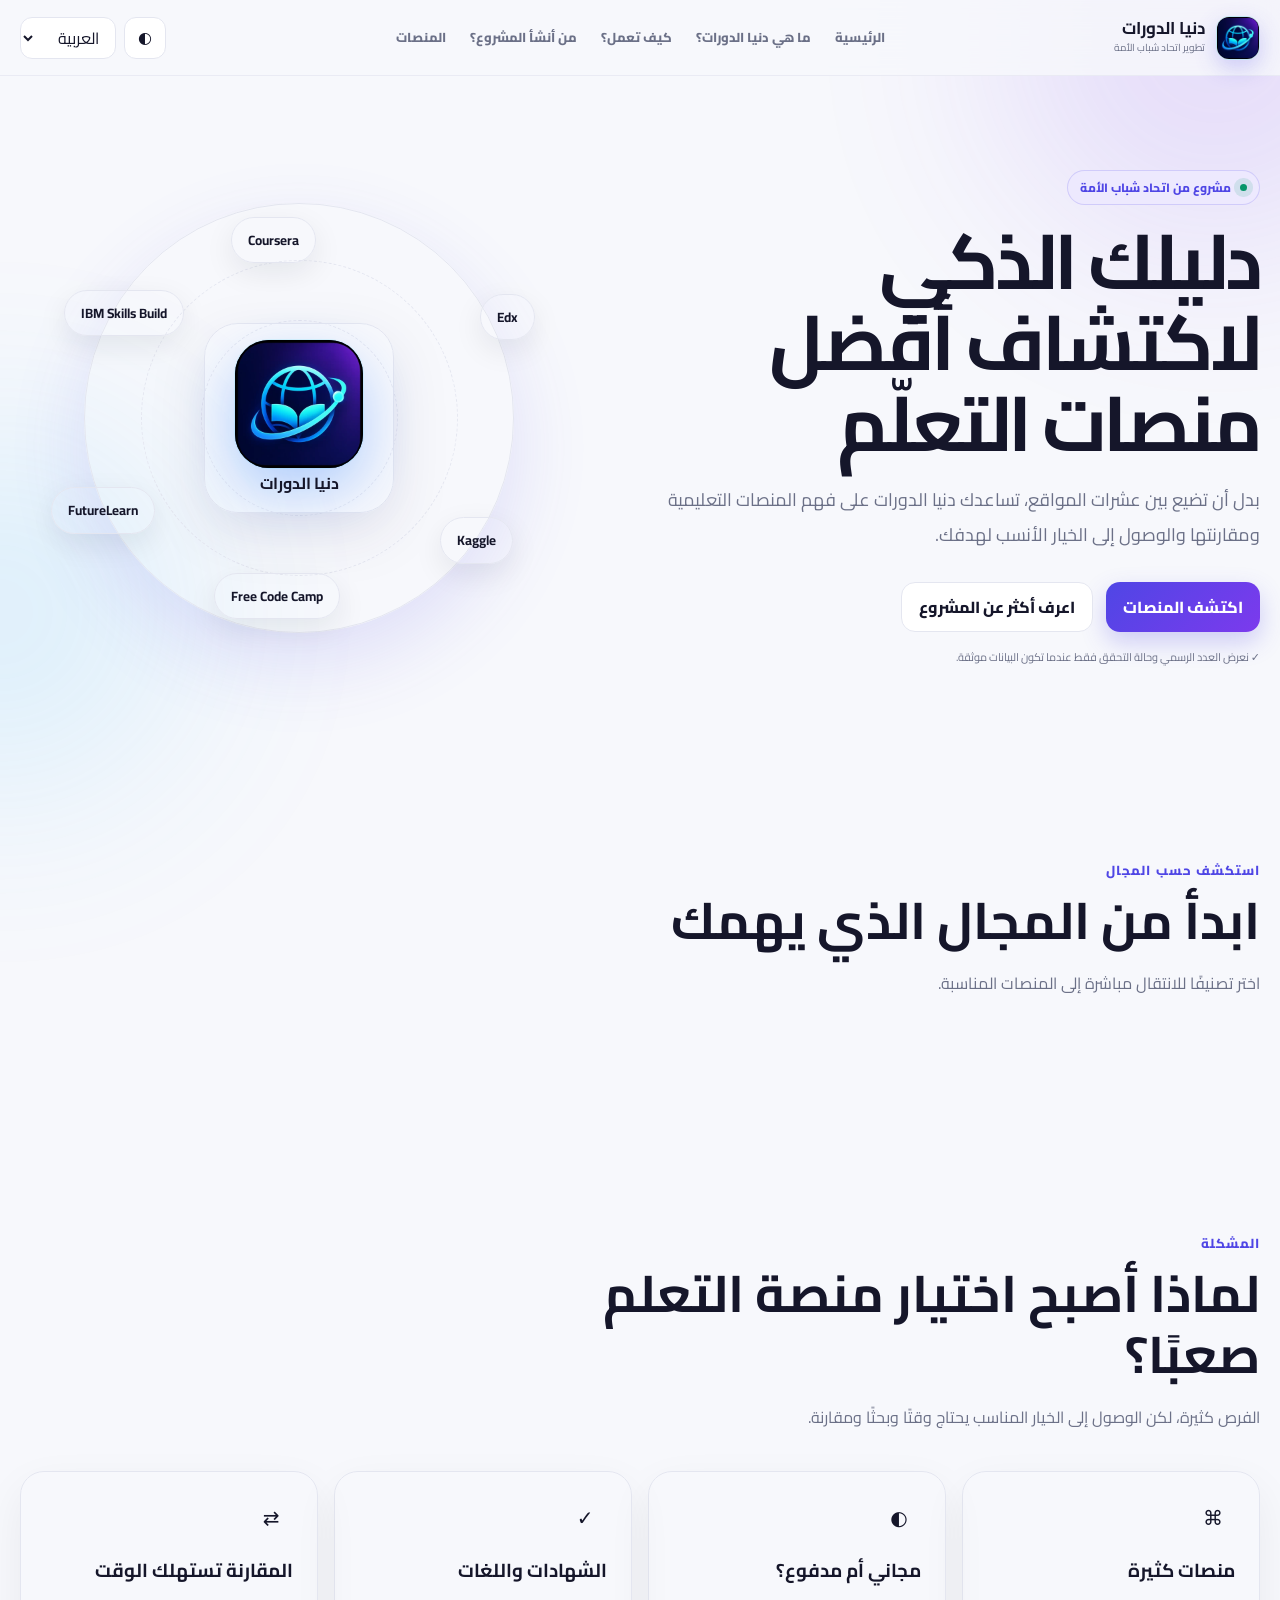
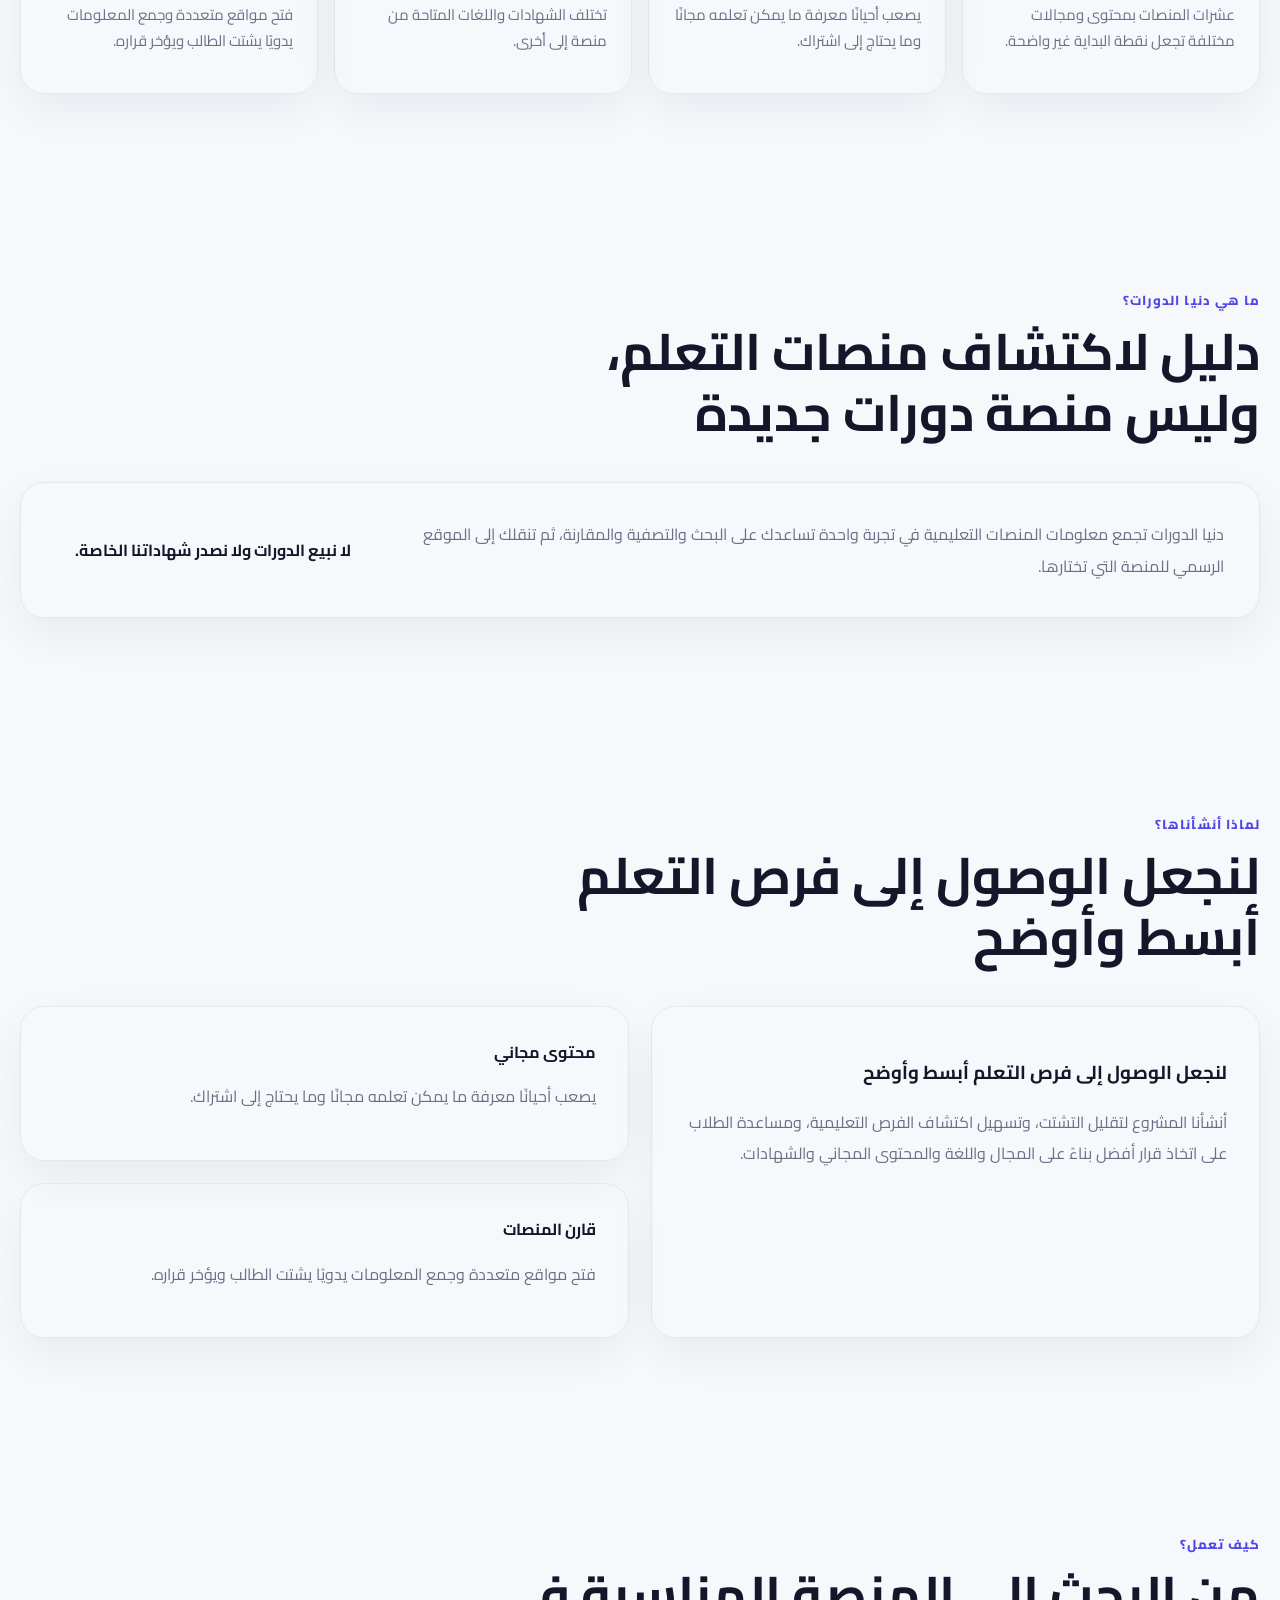
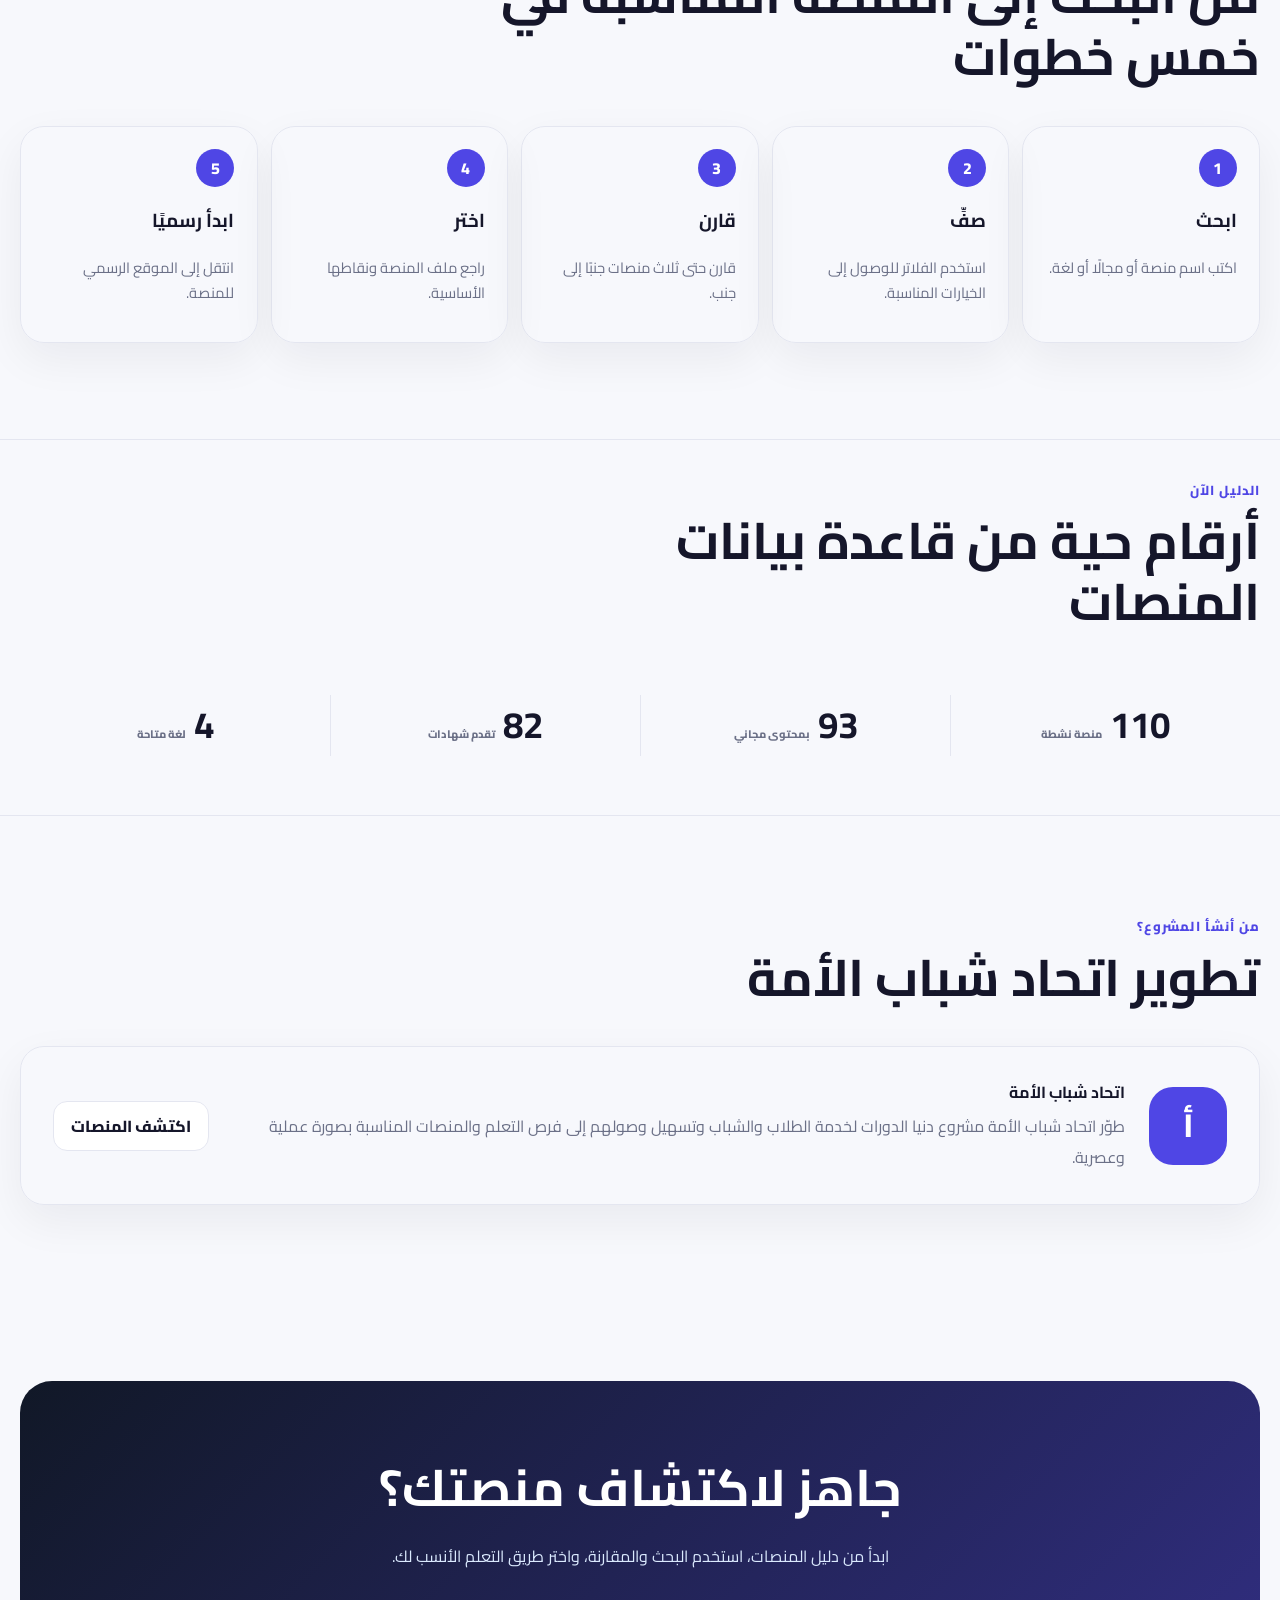
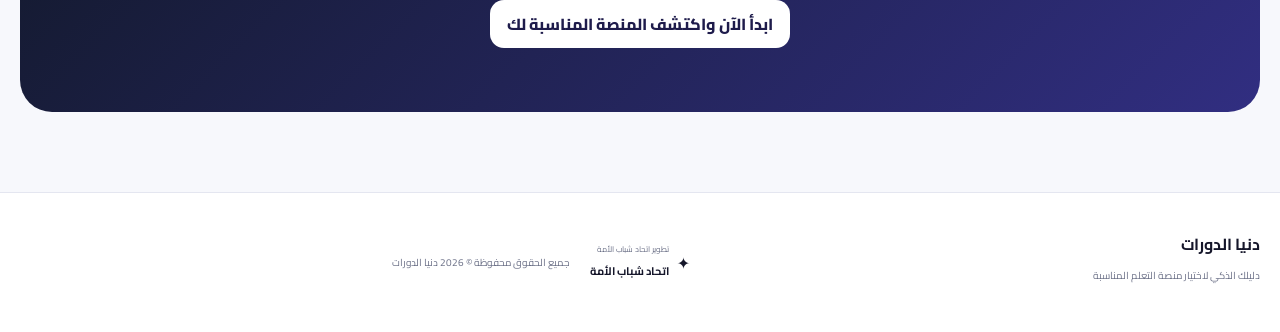
==== commit 899ed707: "feat: add course categories to homepage" ====
--- a/index.html
+++ b/index.html
@@ -29,6 +29,7 @@
       <div class="landing-copy"><span class="eyebrow"><span class="pulse-dot"></span><span data-i18n="unionBadge"></span></span><h1 data-i18n="landingHeroTitle"></h1><p data-i18n="landingHeroSubtitle"></p><div class="landing-actions"><a class="btn btn-primary" data-link="explore" data-explore-link href="explore.html" data-i18n="landingExploreCta"></a><a class="btn btn-soft" data-link="about" href="#aboutProject" data-i18n="landingLearnMore"></a></div><div class="trust-line"><span data-icon="check"></span> <span data-i18n="trustCopy"></span></div></div>
       <div class="landing-visual" aria-hidden="true"><div class="landing-orbit" id="homePlatformCloud"><div class="landing-core"><img class="hero-brand-logo" data-asset="heroLogo" alt=""><strong data-setting="siteName"></strong></div></div></div>
     </section>
+    <section class="landing-section" id="courseCategories"><div class="container"><div class="landing-heading"><span class="landing-kicker" data-i18n="categoriesEyebrow"></span><h2 data-i18n="categoriesTitle"></h2><p data-i18n="categoriesSubtitle"></p></div><div class="category-grid" id="landingCategoryGrid"></div></div></section>
     <section class="landing-section alt" id="problemSection"><div class="container"><div class="landing-heading"><span class="landing-kicker" data-i18n="landingProblemEyebrow"></span><h2 data-i18n="landingProblemTitle"></h2><p data-i18n="landingProblemSubtitle"></p></div><div class="problem-grid"><article class="problem-card"><span data-icon="problemMany"></span><h3 data-i18n="problemMany"></h3><p data-i18n="problemManyText"></p></article><article class="problem-card"><span data-icon="problemPrice"></span><h3 data-i18n="problemPrice"></h3><p data-i18n="problemPriceText"></p></article><article class="problem-card"><span data-icon="problemCert"></span><h3 data-i18n="problemCert"></h3><p data-i18n="problemCertText"></p></article><article class="problem-card"><span data-icon="problemCompare"></span><h3 data-i18n="problemCompare"></h3><p data-i18n="problemCompareText"></p></article></div></div></section>
     <section class="landing-section" id="aboutProject"><div class="container"><div class="landing-heading"><span class="landing-kicker" data-i18n="landingWhatEyebrow"></span><h2 data-i18n="landingWhatTitle"></h2></div><div class="about-panel"><p data-i18n="landingWhatText"></p><div class="about-note" data-i18n="landingNotMarketplace"></div></div></div></section>
     <section class="landing-section alt" id="whySection"><div class="container"><div class="landing-heading"><span class="landing-kicker" data-i18n="landingWhyEyebrow"></span><h2 data-i18n="landingWhyTitle"></h2></div><div class="why-layout"><article class="why-card big"><h3 data-i18n="landingWhyTitle"></h3><p data-i18n="landingWhyText"></p></article><article class="why-card"><strong data-i18n="chipFree"></strong><p data-i18n="problemPriceText"></p></article><article class="why-card"><strong data-i18n="comparePlatforms"></strong><p data-i18n="problemCompareText"></p></article></div></div></section>
